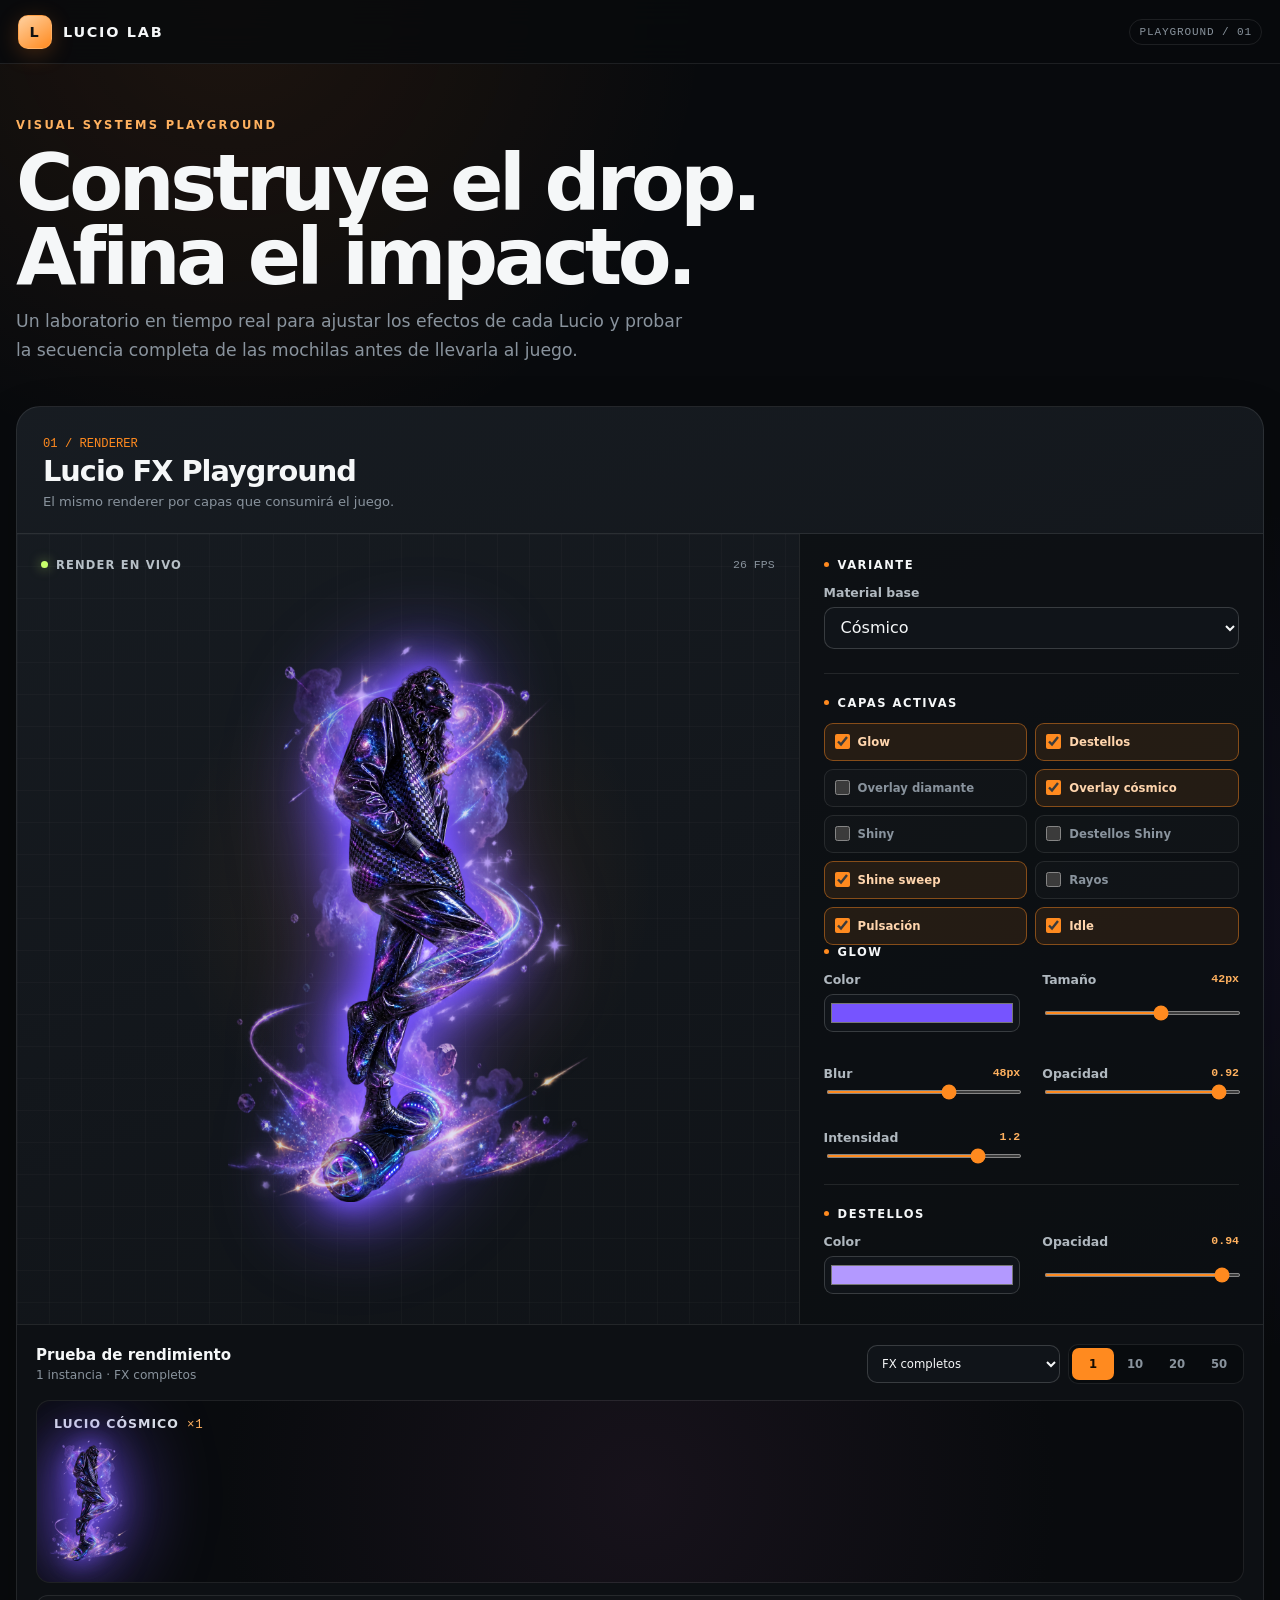
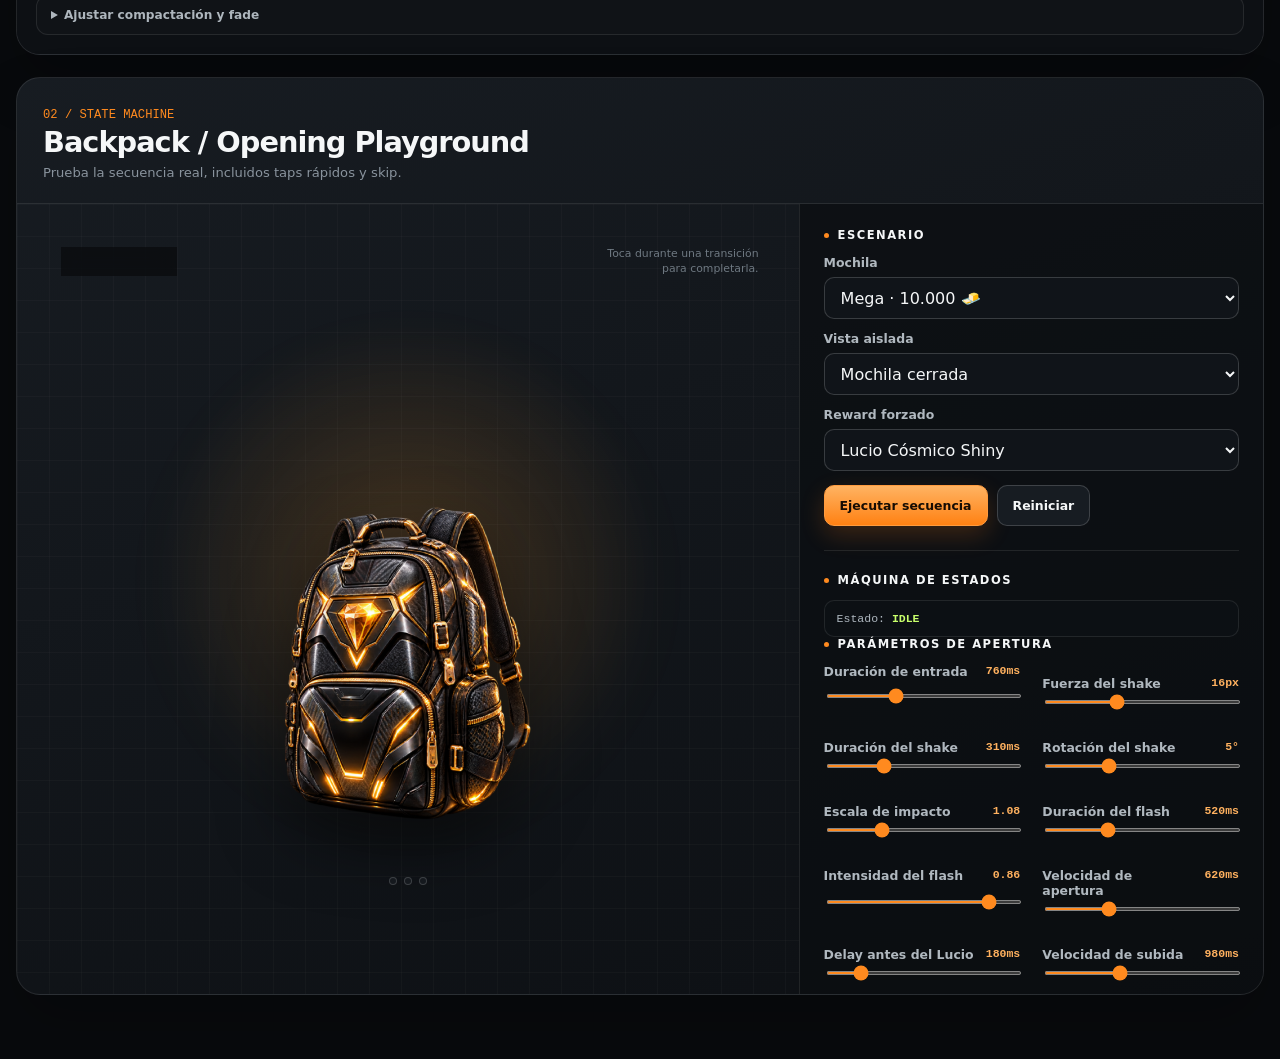
==== playground.html @ 470328d5 "JuegoLucioPrimer comit" ====
<!doctype html>
<html lang="es">
<head>
  <meta charset="utf-8">
  <meta name="viewport" content="width=device-width, initial-scale=1, viewport-fit=cover">
  <meta name="theme-color" content="#080a0d">
  <meta name="description" content="Playground visual y de apertura para Lucio Lootbox Clicker.">
  <title>Lucio Lab · FX & Opening Playground</title>
  <link rel="stylesheet" href="css/effects.css">
  <link rel="stylesheet" href="css/playground.css">
</head>
<body>
  <header class="app-header">
    <div class="brand">
      <span class="brand-mark" aria-hidden="true">L</span>
      <span>Lucio Lab</span>
    </div>
    <span class="build-tag">PLAYGROUND / 01</span>
  </header>

  <main class="page-shell">
    <header class="page-intro">
      <p class="eyebrow">Visual systems playground</p>
      <h1>Construye el drop.<br>Afina el impacto.</h1>
      <p class="intro-copy">Un laboratorio en tiempo real para ajustar los efectos de cada Lucio y probar la secuencia completa de las mochilas antes de llevarla al juego.</p>
    </header>

    <div class="workspace">
      <section class="playground-section" aria-labelledby="lucio-fx-title">
        <header class="section-heading">
          <div>
            <span class="section-number">01 / RENDERER</span>
            <h2 id="lucio-fx-title">Lucio FX Playground</h2>
            <p>El mismo renderer por capas que consumirá el juego.</p>
          </div>
        </header>

        <div class="section-grid">
          <div class="preview-pane">
            <div class="preview-meta">
              <span class="status-dot">Render en vivo</span>
              <output class="fps-readout" data-fps>-- FPS</output>
            </div>
            <div class="lucio-stage" data-lucio-stage aria-live="polite"></div>
          </div>

          <aside class="controls-pane" aria-label="Controles de efectos de Lucio">
            <div class="control-group">
              <h3>Variante</h3>
              <label class="field" for="lucio-material">
                <span>Material base</span>
                <select id="lucio-material" data-lucio-material>
                  <option value="bronze">Bronce</option>
                  <option value="silver">Plata</option>
                  <option value="gold">Oro</option>
                  <option value="ruby">Rubí</option>
                  <option value="diamond">Diamante</option>
                  <option value="cosmic" selected>Cósmico</option>
                </select>
              </label>
            </div>

            <div class="control-group">
              <h3>Capas activas</h3>
              <div class="toggle-grid" data-effect-toggles>
                <label class="toggle"><input type="checkbox" data-effect="glow">Glow</label>
                <label class="toggle"><input type="checkbox" data-effect="sparkles">Destellos</label>
                <label class="toggle"><input type="checkbox" data-effect="diamond">Overlay diamante</label>
                <label class="toggle"><input type="checkbox" data-effect="cosmic">Overlay cósmico</label>
                <label class="toggle"><input type="checkbox" data-effect="shiny">Shiny</label>
                <label class="toggle"><input type="checkbox" data-effect="shinySparkles">Destellos Shiny</label>
                <label class="toggle"><input type="checkbox" data-effect="shine">Shine sweep</label>
                <label class="toggle"><input type="checkbox" data-effect="lightning">Rayos</label>
                <label class="toggle"><input type="checkbox" data-effect="pulse">Pulsación</label>
                <label class="toggle"><input type="checkbox" data-effect="idle">Idle</label>
              </div>
            </div>

            <div data-lucio-parameter-controls></div>

            <div class="control-group">
              <h3>Preset</h3>
              <div class="button-row">
                <button class="button button--primary" type="button" data-copy-preset>Copiar preset</button>
                <button class="button" type="button" data-reset-preset>Restaurar</button>
              </div>
            </div>
          </aside>

          <div class="performance-panel">
            <div class="performance-head">
              <div>
                <h3>Prueba de rendimiento</h3>
                <p data-performance-copy>1 instancia · FX completos</p>
              </div>
              <div class="performance-actions">
                <label class="performance-context">
                  <span class="sr-only">Intensidad del renderer</span>
                  <select data-performance-context>
                    <option value="reveal">FX completos</option>
                    <option value="collection">Colección optimizada</option>
                  </select>
                </label>
                <div class="segment-control" data-performance-counts aria-label="Cantidad de Lucios">
                  <button type="button" class="is-active" data-count="1">1</button>
                  <button type="button" data-count="10">10</button>
                  <button type="button" data-count="20">20</button>
                  <button type="button" data-count="50">50</button>
                </div>
              </div>
            </div>
            <div class="performance-grid" data-performance-grid aria-live="polite"></div>
            <details class="collection-tuning">
              <summary>Ajustar compactación y fade</summary>
              <div class="collection-control-host" data-collection-parameter-controls></div>
            </details>
          </div>
        </div>
      </section>

      <section class="playground-section" aria-labelledby="backpack-title">
        <header class="section-heading">
          <div>
            <span class="section-number">02 / STATE MACHINE</span>
            <h2 id="backpack-title">Backpack / Opening Playground</h2>
            <p>Prueba la secuencia real, incluidos taps rápidos y skip.</p>
          </div>
        </header>

        <div class="section-grid" data-opening-root>
          <div class="preview-pane opening-preview">
            <div class="opening-stage" data-opening-stage data-state="idle" tabindex="0" role="button" aria-label="Escenario interactivo de apertura">
              <span class="opening-kicker">Live sequence</span>
              <span class="opening-hint">Toca durante una transición para completarla.</span>

              <div class="opening-scene">
                <div class="reward-slot" data-reward-slot></div>
                <div class="backpack-wrap" data-backpack-wrap>
                  <img class="backpack-image" data-backpack-image draggable="false" alt="">
                </div>
                <div class="opening-flash" data-opening-flash aria-hidden="true"></div>

                <div class="tap-instruction" data-tap-instruction hidden>
                  <strong data-tap-label>Pulsa para abrir · 0/3</strong>
                  <span class="tap-dots" aria-hidden="true">
                    <i data-tap-dot></i><i data-tap-dot></i><i data-tap-dot></i>
                  </span>
                </div>

                <div class="reward-copy" data-reward-copy aria-live="polite">
                  <p class="reward-rarity" data-reward-rarity></p>
                  <h3 data-reward-name></h3>
                  <p>Bonus permanente <b data-reward-bonus></b> 🧈 por tap</p>
                </div>
              </div>

              <div class="confirm-wrap" data-confirm-wrap>
                <button class="button button--primary button--wide" type="button" data-confirm>Confirmar</button>
              </div>
            </div>
          </div>

          <aside class="controls-pane" aria-label="Controles de apertura">
            <div class="control-group">
              <h3>Escenario</h3>
              <label class="field" for="backpack-tier">
                <span>Mochila</span>
                <select id="backpack-tier" data-backpack-select>
                  <option value="normal">Normal · 50 🧈</option>
                  <option value="large">Grande · 1.000 🧈</option>
                  <option value="mega" selected>Mega · 10.000 🧈</option>
                </select>
              </label>
              <label class="field" for="backpack-view">
                <span>Vista aislada</span>
                <select id="backpack-view" data-backpack-view>
                  <option value="closed">Mochila cerrada</option>
                  <option value="open">Mochila abierta</option>
                </select>
              </label>
              <label class="field" for="reward-select">
                <span>Reward forzado</span>
                <select id="reward-select" data-reward-select></select>
              </label>
              <div class="button-row" style="margin-top: 14px">
                <button class="button button--primary" type="button" data-start-opening>Ejecutar secuencia</button>
                <button class="button" type="button" data-reset-opening>Reiniciar</button>
              </div>
            </div>

            <div class="control-group">
              <h3>Máquina de estados</h3>
              <div class="state-readout" data-state-output>Estado: <b>IDLE</b></div>
            </div>

            <div data-opening-parameter-controls></div>
          </aside>
        </div>
      </section>
    </div>
  </main>

  <div class="toast" data-toast role="status" aria-live="polite"></div>

  <script src="js/config.js"></script>
  <script src="js/lucio-renderer.js"></script>
  <script src="js/backpack-renderer.js"></script>
  <script src="js/playground.js"></script>
</body>
</html>
---- css/effects.css ----
.lucio-renderer {
  --instance-delay: 0s;
  position: relative;
  width: 100%;
  aspect-ratio: 2 / 3;
  margin: 0;
  isolation: isolate;
  contain: layout style;
  overflow: visible;
  user-select: none;
  -webkit-user-select: none;
}

.lucio-paint-canvas,
.lucio-idle-shell,
.lucio-art,
.lucio-shiny-rim,
.lucio-overlay,
.lucio-shine,
.lucio-lightning {
  position: absolute;
  inset: 0;
}

.lucio-paint-canvas {
  overflow: visible;
  pointer-events: none;
}

.lucio-filter-defs {
  position: absolute;
  width: 0;
  height: 0;
  overflow: hidden;
  pointer-events: none;
}

.lucio-idle-shell {
  transform-origin: 50% 78%;
  overflow: visible;
}

.lucio-renderer.has-idle .lucio-idle-shell {
  animation: lucio-idle var(--idle-speed) ease-in-out infinite alternate;
  animation-delay: var(--instance-delay);
}

.lucio-art {
  z-index: 2;
  --active-brightness: 1;
  filter: brightness(var(--active-brightness));
  transform-origin: 50% 62%;
  overflow: visible;
}

.lucio-renderer.is-shiny .lucio-art {
  --active-brightness: var(--shiny-brightness);
}

.lucio-sprite,
.lucio-shiny-rim,
.lucio-shine img,
.lucio-overlay--sparkles,
.lucio-overlay--shiny,
.lucio-overlay--diamond,
.lucio-overlay--cosmic {
  position: absolute;
  inset: 0;
  display: block;
  width: 100%;
  height: 100%;
  object-fit: contain;
  pointer-events: none;
}

.lucio-sprite {
  transition: filter 160ms ease;
}

.lucio-renderer.has-glow .lucio-sprite {
  filter:
    drop-shadow(0 0 calc(var(--glow-blur) * 0.22) var(--glow-color-alpha))
    drop-shadow(0 0 calc(var(--glow-size) * 0.52) var(--glow-color-alpha))
    drop-shadow(0 0 var(--glow-size) var(--glow-color-alpha));
}

.lucio-shiny-rim {
  z-index: 1;
  opacity: 0;
  filter:
    brightness(0)
    invert(1)
    drop-shadow(0 0 calc(var(--shiny-rim-size) * 0.45) white)
    drop-shadow(0 0 var(--shiny-rim-size) color-mix(in srgb, white 72%, var(--glow-color)));
  transform: scale(var(--shiny-rim-scale));
  transform-origin: center;
  transition: opacity 160ms ease;
}

.lucio-renderer.is-shiny .lucio-shiny-rim {
  opacity: calc(var(--shiny-rim-opacity) * (0.7 + var(--shiny-glow-boost)));
}

.lucio-overlay {
  z-index: 3;
  pointer-events: none;
  opacity: 0;
}

.lucio-overlay--sparkles {
  transform: translate(var(--sparkle-x), var(--sparkle-y)) rotate(var(--sparkle-rotation)) scale(var(--sparkle-scale));
  transform-origin: center;
  mix-blend-mode: screen;
}

.lucio-renderer.has-sparkles .lucio-overlay--sparkles {
  opacity: var(--sparkle-opacity);
  animation: lucio-sparkle var(--sparkle-speed) ease-in-out infinite;
  animation-delay: var(--instance-delay);
}

.lucio-overlay--diamond,
.lucio-overlay--cosmic {
  transform: translate(var(--special-x), var(--special-y)) rotate(var(--special-rotation)) scale(var(--special-scale));
  transform-origin: center;
  mix-blend-mode: screen;
}

.lucio-renderer.has-diamond .lucio-overlay--diamond,
.lucio-renderer.has-cosmic .lucio-overlay--cosmic {
  opacity: var(--special-opacity);
}

.lucio-renderer.has-cosmic .lucio-overlay--cosmic {
  animation: cosmic-drift 5.5s ease-in-out infinite alternate;
}

.lucio-overlay--shiny {
  z-index: 5;
  mix-blend-mode: screen;
  transform: translate(var(--shiny-x), var(--shiny-y)) rotate(var(--shiny-rotation)) scale(var(--shiny-overlay-scale));
}

.lucio-renderer.has-shiny-sparkles .lucio-overlay--shiny {
  opacity: var(--shiny-overlay-opacity);
  animation: shiny-stars var(--shiny-overlay-speed) steps(2, end) infinite;
}

.lucio-shine {
  z-index: 6;
  opacity: 0;
  overflow: visible;
  mix-blend-mode: screen;
}

.lucio-shine img {
  opacity: 1;
  filter: brightness(4) saturate(0) contrast(1.25) drop-shadow(0 0 4px white);
  clip-path: polygon(
    -30% 0,
    calc(-30% + var(--shine-width)) 0,
    calc(-30% + var(--shine-width) + var(--shine-slant)) 100%,
    calc(-30% + var(--shine-slant)) 100%
  );
}

.lucio-renderer.has-shine .lucio-shine {
  opacity: var(--shine-intensity);
}

.lucio-renderer.has-shine .lucio-shine img {
  animation: shine-sweep calc(var(--shine-speed) + var(--shine-frequency)) linear infinite;
  animation-delay: var(--instance-delay);
}

.lucio-lightning {
  z-index: 7;
  opacity: 0;
  filter: drop-shadow(0 0 5px #c4f7ff) drop-shadow(0 0 10px var(--glow-color));
  pointer-events: none;
}

.lucio-lightning i {
  position: absolute;
  display: block;
  width: 2px;
  height: 31%;
  background: linear-gradient(180deg, transparent, #fff 12%, #9ef7ff 52%, transparent);
  clip-path: polygon(35% 0, 100% 0, 62% 44%, 100% 44%, 0 100%, 38% 55%, 0 55%);
}

.lucio-lightning i:nth-child(1) { left: 25%; top: 13%; transform: rotate(14deg); }
.lucio-lightning i:nth-child(2) { right: 23%; top: 29%; height: 38%; transform: rotate(-11deg); }
.lucio-lightning i:nth-child(3) { left: 41%; bottom: 5%; height: 24%; transform: rotate(8deg); }

.lucio-renderer.has-lightning .lucio-lightning {
  opacity: calc(var(--lightning-opacity) * var(--lightning-intensity));
  animation: lightning-flicker var(--lightning-frequency) steps(1, end) infinite;
}

.lucio-renderer.has-pulse .lucio-art {
  animation: lucio-pulse var(--pulse-speed) ease-in-out infinite;
}

.lucio-renderer[data-context="collection"] .lucio-lightning {
  display: none;
}

.lucio-renderer[data-context="collection"].has-glow .lucio-sprite {
  filter:
    drop-shadow(0 0 calc(var(--glow-blur) * 0.18) var(--glow-color-alpha))
    drop-shadow(0 0 calc(var(--glow-size) * 0.46) var(--glow-color-alpha));
}

.lucio-renderer[data-context="collection"] .lucio-overlay {
  animation-duration: calc(var(--sparkle-speed) * 1.5);
}

@keyframes lucio-idle {
  from { transform: translateY(calc(var(--idle-amplitude) * -0.45)) rotate(calc(var(--idle-rotation) * -0.45)) scale(1); }
  to { transform: translateY(var(--idle-amplitude)) rotate(var(--idle-rotation)) scale(var(--idle-scale)); }
}

@keyframes lucio-sparkle {
  0%, 100% { opacity: calc(var(--sparkle-opacity) * 0.72); transform: translate(var(--sparkle-x), var(--sparkle-y)) rotate(var(--sparkle-rotation)) scale(var(--sparkle-scale)); }
  46% { opacity: var(--sparkle-opacity); transform: translate(var(--sparkle-x), var(--sparkle-y)) rotate(var(--sparkle-rotation)) scale(calc(var(--sparkle-scale) * 1.018)); }
  58% { opacity: calc(var(--sparkle-opacity) * 0.86); }
}

@keyframes cosmic-drift {
  from { transform: translate(var(--special-x), var(--special-y)) rotate(calc(var(--special-rotation) - 0.65deg)) scale(var(--special-scale)); filter: hue-rotate(-5deg); }
  to { transform: translate(calc(var(--special-x) + 2px), calc(var(--special-y) - 4px)) rotate(calc(var(--special-rotation) + 0.65deg)) scale(calc(var(--special-scale) * 1.015)); filter: hue-rotate(12deg); }
}

@keyframes shiny-stars {
  0%, 100% { opacity: calc(var(--shiny-overlay-opacity) * 0.76); transform: translate(var(--shiny-x), var(--shiny-y)) rotate(var(--shiny-rotation)) scale(var(--shiny-overlay-scale)); }
  33% { opacity: var(--shiny-overlay-opacity); transform: translate(var(--shiny-x), var(--shiny-y)) rotate(var(--shiny-rotation)) scale(calc(var(--shiny-overlay-scale) * 1.02)); }
  66% { opacity: calc(var(--shiny-overlay-opacity) * 0.88); }
}

@keyframes shine-sweep {
  0%, 12% {
    clip-path: polygon(
      -30% 0,
      calc(-30% + var(--shine-width)) 0,
      calc(-30% + var(--shine-width) + var(--shine-slant)) 100%,
      calc(-30% + var(--shine-slant)) 100%
    );
  }
  58%, 100% {
    clip-path: polygon(
      115% 0,
      calc(115% + var(--shine-width)) 0,
      calc(115% + var(--shine-width) + var(--shine-slant)) 100%,
      calc(115% + var(--shine-slant)) 100%
    );
  }
}

@keyframes lightning-flicker {
  0%, 14%, 18%, 62%, 66%, 100% { visibility: hidden; transform: scaleX(0.65); }
  15%, 17%, 63%, 65% { visibility: visible; transform: scaleX(1); }
}

@keyframes lucio-pulse {
  0%, 100% { filter: brightness(var(--active-brightness)); transform: scale(1); }
  50% { filter: brightness(calc(var(--active-brightness) + var(--pulse-intensity))) saturate(calc(1 + var(--pulse-intensity))); transform: scale(var(--pulse-scale)); }
}

@media (prefers-reduced-motion: reduce) {
  .lucio-renderer *,
  .lucio-renderer *::before,
  .lucio-renderer *::after {
    animation-duration: 1ms !important;
    animation-iteration-count: 1 !important;
  }
}
---- css/playground.css ----
:root {
  color-scheme: dark;
  --bg: #080a0d;
  --panel: rgba(19, 23, 28, 0.92);
  --panel-2: #14191f;
  --line: rgba(255, 255, 255, 0.09);
  --line-strong: rgba(255, 255, 255, 0.17);
  --text: #f5f7f8;
  --muted: #89939d;
  --orange: #ff8a1f;
  --orange-2: #ffb15f;
  --green: #c8ff6b;
  --radius: 18px;
  font-family: Inter, ui-sans-serif, system-ui, -apple-system, BlinkMacSystemFont, "Segoe UI", sans-serif;
  font-synthesis: none;
}

* { box-sizing: border-box; }

html { background: var(--bg); scroll-behavior: smooth; }

body {
  min-width: 320px;
  min-height: 100vh;
  margin: 0;
  color: var(--text);
  background:
    radial-gradient(circle at 18% 0%, rgba(255, 127, 31, 0.09), transparent 30rem),
    radial-gradient(circle at 94% 35%, rgba(111, 78, 255, 0.07), transparent 27rem),
    var(--bg);
}

button,
input,
select { font: inherit; }

button,
select,
input[type="range"],
input[type="checkbox"],
input[type="color"] { cursor: pointer; }

button:focus-visible,
select:focus-visible,
input:focus-visible {
  outline: 2px solid var(--orange);
  outline-offset: 3px;
}

.sr-only {
  position: absolute;
  width: 1px;
  height: 1px;
  padding: 0;
  margin: -1px;
  overflow: hidden;
  clip: rect(0, 0, 0, 0);
  white-space: nowrap;
  border: 0;
}

.app-header {
  position: sticky;
  z-index: 40;
  top: 0;
  display: flex;
  align-items: center;
  justify-content: space-between;
  min-height: 64px;
  padding: 12px max(18px, env(safe-area-inset-right)) 12px max(18px, env(safe-area-inset-left));
  border-bottom: 1px solid var(--line);
  background: rgba(8, 10, 13, 0.82);
  backdrop-filter: blur(18px);
}

.brand {
  display: flex;
  align-items: center;
  gap: 11px;
  font-size: 0.9rem;
  font-weight: 800;
  letter-spacing: 0.12em;
  text-transform: uppercase;
}

.brand-mark {
  display: grid;
  width: 34px;
  height: 34px;
  place-items: center;
  border: 1px solid rgba(255, 167, 81, 0.55);
  border-radius: 10px;
  color: #111;
  background: linear-gradient(145deg, #ffd1a0, var(--orange));
  box-shadow: 0 5px 22px rgba(255, 126, 28, 0.24);
}

.build-tag {
  padding: 6px 9px;
  border: 1px solid var(--line);
  border-radius: 999px;
  color: var(--muted);
  font-family: ui-monospace, SFMono-Regular, Menlo, monospace;
  font-size: 0.69rem;
  letter-spacing: 0.08em;
}

.page-shell {
  width: min(1480px, 100%);
  margin: 0 auto;
  padding: 36px max(16px, env(safe-area-inset-right)) max(64px, env(safe-area-inset-bottom)) max(16px, env(safe-area-inset-left));
}

.page-intro {
  display: grid;
  gap: 14px;
  margin-bottom: 28px;
}

.eyebrow {
  margin: 0;
  color: var(--orange-2);
  font-size: 0.72rem;
  font-weight: 800;
  letter-spacing: 0.2em;
  text-transform: uppercase;
}

h1,
h2,
h3,
p { margin-top: 0; }

h1 {
  max-width: 780px;
  margin-bottom: 0;
  font-size: clamp(2.1rem, 10vw, 4.9rem);
  line-height: 0.94;
  letter-spacing: -0.055em;
}

.intro-copy {
  max-width: 670px;
  margin: 0;
  color: var(--muted);
  font-size: clamp(0.93rem, 2vw, 1.08rem);
  line-height: 1.65;
}

.workspace {
  display: grid;
  gap: 22px;
}

.playground-section {
  overflow: hidden;
  border: 1px solid var(--line);
  border-radius: 24px;
  background: linear-gradient(160deg, rgba(24, 29, 35, 0.96), rgba(13, 16, 20, 0.96));
  box-shadow: 0 28px 60px rgba(0, 0, 0, 0.2);
}

.section-heading {
  display: flex;
  align-items: flex-start;
  justify-content: space-between;
  gap: 18px;
  padding: 21px 20px 18px;
  border-bottom: 1px solid var(--line);
}

.section-heading h2 {
  margin: 3px 0 5px;
  font-size: clamp(1.3rem, 4vw, 1.8rem);
  letter-spacing: -0.035em;
}

.section-heading p {
  margin: 0;
  color: var(--muted);
  font-size: 0.82rem;
  line-height: 1.4;
}

.section-number {
  color: var(--orange);
  font-family: ui-monospace, SFMono-Regular, Menlo, monospace;
  font-size: 0.76rem;
}

.section-grid {
  display: grid;
  min-width: 0;
}

.preview-pane {
  position: relative;
  min-width: 0;
  padding: 18px;
  background:
    linear-gradient(rgba(255,255,255,0.025) 1px, transparent 1px),
    linear-gradient(90deg, rgba(255,255,255,0.025) 1px, transparent 1px),
    radial-gradient(circle at 50% 45%, rgba(255, 142, 39, 0.1), transparent 42%);
  background-size: 32px 32px, 32px 32px, auto;
}

.preview-meta {
  position: relative;
  z-index: 10;
  display: flex;
  align-items: center;
  justify-content: space-between;
  gap: 12px;
}

.status-dot {
  display: inline-flex;
  align-items: center;
  gap: 8px;
  color: #b7c0c7;
  font-size: 0.72rem;
  font-weight: 700;
  letter-spacing: 0.1em;
  text-transform: uppercase;
}

.status-dot::before {
  width: 7px;
  height: 7px;
  border-radius: 50%;
  background: var(--green);
  box-shadow: 0 0 12px rgba(200, 255, 107, 0.6);
  content: "";
}

.fps-readout {
  color: var(--muted);
  font-family: ui-monospace, SFMono-Regular, Menlo, monospace;
  font-size: 0.72rem;
}

.lucio-stage {
  display: grid;
  min-height: clamp(470px, 72vh, 750px);
  place-items: center;
}

.lucio-stage > .lucio-renderer {
  width: min(82%, 360px);
}

.controls-pane {
  min-width: 0;
  padding: 20px;
  border-top: 1px solid var(--line);
  background: rgba(10, 13, 16, 0.65);
}

.control-group + .control-group {
  margin-top: 24px;
  padding-top: 22px;
  border-top: 1px solid var(--line);
}

.control-group h3 {
  display: flex;
  align-items: center;
  gap: 9px;
  margin-bottom: 13px;
  font-size: 0.72rem;
  letter-spacing: 0.13em;
  text-transform: uppercase;
}

.control-group h3::before {
  width: 5px;
  height: 5px;
  border-radius: 50%;
  background: var(--orange);
  content: "";
}

.field,
.range-field {
  display: grid;
  gap: 7px;
}

.field + .field,
.range-field + .range-field { margin-top: 12px; }

.field > span,
.range-top {
  color: #b0b8bf;
  font-size: 0.78rem;
  font-weight: 650;
}

.range-top {
  display: flex;
  justify-content: space-between;
  gap: 10px;
}

.range-value {
  color: var(--orange-2);
  font-family: ui-monospace, SFMono-Regular, Menlo, monospace;
  font-size: 0.72rem;
}

select {
  width: 100%;
  min-height: 42px;
  padding: 0 36px 0 12px;
  border: 1px solid var(--line-strong);
  border-radius: 10px;
  color: var(--text);
  background: #101419;
}

input[type="range"] {
  width: 100%;
  height: 4px;
  accent-color: var(--orange);
}

input[type="color"] {
  width: 100%;
  height: 38px;
  padding: 4px;
  border: 1px solid var(--line-strong);
  border-radius: 9px;
  background: #101419;
}

.toggle-grid {
  display: grid;
  grid-template-columns: repeat(2, minmax(0, 1fr));
  gap: 8px;
}

.toggle {
  position: relative;
  display: flex;
  min-width: 0;
  min-height: 38px;
  align-items: center;
  gap: 8px;
  padding: 8px 10px;
  border: 1px solid var(--line);
  border-radius: 9px;
  color: var(--muted);
  background: rgba(255,255,255,0.02);
  font-size: 0.73rem;
  font-weight: 700;
  transition: 150ms ease;
}

.toggle:has(input:checked) {
  border-color: rgba(255, 138, 31, 0.45);
  color: #ffd5ad;
  background: rgba(255, 138, 31, 0.1);
}

.toggle input {
  width: 15px;
  height: 15px;
  margin: 0;
  accent-color: var(--orange);
}

.control-columns {
  display: grid;
  gap: 22px;
}

.button-row {
  display: flex;
  flex-wrap: wrap;
  gap: 9px;
}

.button {
  min-height: 41px;
  padding: 0 15px;
  border: 1px solid var(--line-strong);
  border-radius: 10px;
  color: var(--text);
  background: #171c22;
  font-size: 0.78rem;
  font-weight: 800;
  transition: transform 120ms ease, border-color 120ms ease, background 120ms ease;
}

.button:hover { border-color: rgba(255, 255, 255, 0.3); background: #1c2229; }
.button:active { transform: translateY(1px) scale(0.98); }

.button--primary {
  border-color: #ff9b3e;
  color: #160c03;
  background: linear-gradient(180deg, #ffb362, #ff8113);
  box-shadow: 0 9px 24px rgba(255, 126, 25, 0.2);
}

.button--primary:hover { background: linear-gradient(180deg, #ffc17e, #ff8c28); }
.button--wide { width: 100%; }

.button[disabled] {
  cursor: not-allowed;
  opacity: 0.34;
  transform: none;
}

.performance-panel {
  padding: 19px;
  border-top: 1px solid var(--line);
  background: #0d1014;
}

.performance-head {
  display: flex;
  flex-wrap: wrap;
  align-items: center;
  justify-content: space-between;
  gap: 12px;
  margin-bottom: 16px;
}

.performance-head h3 { margin: 0 0 4px; font-size: 0.94rem; }
.performance-head p { margin: 0; color: var(--muted); font-size: 0.76rem; }

.performance-actions {
  display: flex;
  flex-wrap: wrap;
  align-items: center;
  gap: 8px;
}

.performance-context select {
  width: auto;
  min-height: 38px;
  padding-left: 10px;
  font-size: 0.73rem;
}

.segment-control {
  display: flex;
  padding: 3px;
  border: 1px solid var(--line);
  border-radius: 10px;
  background: #080b0e;
}

.segment-control button {
  min-width: 42px;
  height: 32px;
  padding: 0 9px;
  border: 0;
  border-radius: 7px;
  color: var(--muted);
  background: transparent;
  font-size: 0.73rem;
  font-weight: 800;
}

.segment-control button.is-active { color: #160c03; background: var(--orange); }

.performance-grid {
  min-width: 0;
  overflow: hidden;
  padding: 13px;
  border: 1px solid var(--line);
  border-radius: 14px;
  background: radial-gradient(circle at center, #17121b, #090b0e 68%);
}

.collection-demo-head {
  display: flex;
  align-items: baseline;
  gap: 8px;
  min-height: 30px;
  padding: 2px 4px 10px;
  color: #dce2e6;
  font-size: 0.78rem;
  letter-spacing: 0.08em;
}

.collection-demo-head span {
  color: var(--orange-2);
  font-family: ui-monospace, SFMono-Regular, Menlo, monospace;
}

.collection-demo-track {
  position: relative;
  width: 100%;
  min-height: 76px;
  overflow: visible;
  transition: height 180ms ease;
}

.collection-copy {
  position: absolute;
  top: 0;
  left: 0;
  aspect-ratio: 2 / 3;
  transform-origin: left center;
  transition: transform 180ms ease, opacity 180ms ease, width 180ms ease;
}

.collection-copy .lucio-renderer { width: 100%; }

.collection-more {
  position: absolute;
  z-index: 60;
  bottom: 18%;
  color: white;
  font-size: 1.8rem;
  font-weight: 900;
  letter-spacing: 0.06em;
  text-shadow: 0 2px 12px #000;
}

.collection-tuning {
  margin-top: 12px;
  border: 1px solid var(--line);
  border-radius: 12px;
  background: rgba(255,255,255,.015);
}

.collection-tuning summary {
  padding: 12px 14px;
  color: #aeb6bd;
  cursor: pointer;
  font-size: 0.76rem;
  font-weight: 800;
}

.collection-control-host {
  padding: 0 14px 14px;
}

.collection-control-host .control-group {
  margin: 0;
  padding: 12px 0 0;
  border-top: 1px solid var(--line);
}

/* Opening stage */
.opening-preview {
  min-height: 640px;
  overflow: hidden;
  touch-action: manipulation;
}

.opening-stage {
  position: relative;
  display: grid;
  min-height: 590px;
  place-items: center;
  outline: none;
  cursor: pointer;
}

.opening-stage::before {
  position: absolute;
  inset: 12% 8%;
  border-radius: 50%;
  background: radial-gradient(circle, color-mix(in srgb, var(--backpack-accent, var(--orange)) 13%, transparent), transparent 65%);
  filter: blur(18px);
  content: "";
}

.opening-kicker {
  position: absolute;
  z-index: 12;
  top: 20px;
  left: 20px;
  display: flex;
  align-items: center;
  gap: 8px;
  padding: 7px 10px;
  border: 1px solid var(--line);
  border-radius: 999px;
  color: #aeb6bd;
  background: rgba(7, 9, 11, 0.62);
  font-family: ui-monospace, SFMono-Regular, Menlo, monospace;
  font-size: 0.68rem;
  letter-spacing: 0.06em;
  text-transform: uppercase;
  backdrop-filter: blur(10px);
}

.opening-scene {
  position: relative;
  width: min(92%, 540px);
  height: 520px;
}

.backpack-wrap {
  position: absolute;
  z-index: 5;
  right: 50%;
  bottom: 18px;
  width: min(88vw, 350px);
  aspect-ratio: 1;
  translate: 50% 0;
  transform-origin: 50% 74%;
}

.backpack-image {
  display: block;
  width: 100%;
  height: 100%;
  object-fit: contain;
  pointer-events: none;
  filter: drop-shadow(0 30px 32px rgba(0, 0, 0, 0.5));
}

.reward-slot {
  position: absolute;
  z-index: 4;
  left: 50%;
  bottom: 82px;
  width: min(61vw, 230px);
  aspect-ratio: 2 / 3;
  translate: -50% 0;
  opacity: 0;
  transform: translateY(var(--rise-distance, 118px)) scale(0.54);
  transform-origin: 50% 86%;
  pointer-events: none;
}

.reward-layer {
  position: absolute;
  inset: 0;
  transition: opacity var(--mystery-fade-duration, 260ms) ease, transform var(--mystery-fade-duration, 260ms) cubic-bezier(.2,.8,.2,1), filter var(--mystery-fade-duration, 260ms) ease;
}

.reward-layer--mystery {
  z-index: 2;
  opacity: 1;
}

.reward-layer--actual {
  z-index: 3;
  opacity: 0;
  filter: brightness(2.4) saturate(.2);
  transform: scale(.92);
}

.reward-slot.is-promoted { z-index: 7; }

.reward-slot.is-swapped .reward-layer--mystery {
  opacity: 0;
  filter: blur(6px) brightness(2.5);
  transform: scale(1.08);
}

.reward-slot.is-swapped .reward-layer--actual {
  opacity: 1;
  filter: none;
  transform: scale(1);
}

.reward-slot.is-revealing {
  opacity: 1;
  transform: translateY(calc(var(--rise-distance, 118px) * -0.72)) scale(var(--final-bounce, 1.08));
  transition: opacity 180ms ease, transform var(--rise-duration, 980ms) cubic-bezier(.16,.8,.18,1.16);
}

.reward-slot.is-visible {
  z-index: 7;
  opacity: 1;
  transform: translateY(calc(var(--rise-distance, 118px) * -0.72)) scale(1);
  transition: transform 260ms cubic-bezier(.2,.8,.2,1);
}

.opening-flash {
  position: absolute;
  z-index: 6;
  inset: 0;
  border-radius: 50%;
  background: #fff;
  opacity: 0;
  pointer-events: none;
  mix-blend-mode: screen;
}

.opening-flash.is-active { animation: opening-flash var(--flash-duration, 520ms) ease-out; }

.tap-instruction {
  position: absolute;
  z-index: 15;
  right: 0;
  bottom: 4px;
  left: 0;
  display: grid;
  justify-items: center;
  gap: 9px;
  text-align: center;
  pointer-events: none;
}

.tap-instruction strong {
  font-size: clamp(1.05rem, 4vw, 1.38rem);
  letter-spacing: -0.02em;
}

.tap-dots { display: flex; gap: 7px; }
.tap-dots i { width: 8px; height: 8px; border: 1px solid var(--line-strong); border-radius: 50%; background: #15191e; }
.tap-dots i.is-hit { border-color: var(--orange); background: var(--orange); box-shadow: 0 0 10px rgba(255,138,31,.55); }

.reward-copy {
  position: absolute;
  z-index: 14;
  right: 0;
  bottom: 0;
  left: 0;
  display: none;
  text-align: center;
  pointer-events: none;
}

.reward-copy.is-visible { display: block; animation: reward-copy-in 380ms ease both; }
.reward-rarity { margin-bottom: 5px; color: var(--orange-2); font-size: .69rem; font-weight: 900; letter-spacing: .19em; text-transform: uppercase; }
.reward-copy h3 { margin: 0 0 4px; font-size: clamp(1.4rem, 6vw, 2.2rem); letter-spacing: -.045em; }
.reward-copy p { margin: 0; color: #cbd2d8; font-size: .88rem; }
.reward-copy b { color: var(--green); }

.confirm-wrap {
  position: absolute;
  z-index: 20;
  right: 18px;
  bottom: 18px;
  left: 18px;
  display: none;
}

.confirm-wrap.is-visible { display: block; animation: reward-copy-in 300ms 120ms ease both; }

.opening-hint {
  position: absolute;
  z-index: 12;
  right: 16px;
  top: 18px;
  max-width: 155px;
  color: #6f7982;
  font-size: 0.68rem;
  line-height: 1.4;
  text-align: right;
}

.opening-stage[data-state="idle"] { cursor: default; }
.opening-stage[data-state="reward-visible"] { cursor: default; }

.opening-stage.is-entering .backpack-wrap {
  animation: backpack-entry var(--entry-duration, 760ms) cubic-bezier(.18,.78,.18,1) both;
}

.opening-stage.is-opening .backpack-wrap {
  animation: backpack-impact var(--opening-duration, 620ms) cubic-bezier(.2,.8,.2,1) both;
}

.state-readout {
  padding: 11px 12px;
  border: 1px solid var(--line);
  border-radius: 10px;
  color: #aeb7bf;
  background: #0c1014;
  font-family: ui-monospace, SFMono-Regular, Menlo, monospace;
  font-size: 0.72rem;
}

.state-readout b { color: var(--green); font-weight: 700; }

.toast {
  position: fixed;
  z-index: 100;
  right: 16px;
  bottom: calc(16px + env(safe-area-inset-bottom));
  max-width: min(360px, calc(100vw - 32px));
  padding: 12px 14px;
  border: 1px solid rgba(200, 255, 107, 0.25);
  border-radius: 11px;
  color: #eaffc9;
  background: rgba(20, 30, 18, 0.95);
  font-size: 0.8rem;
  box-shadow: 0 16px 36px rgba(0,0,0,.35);
  opacity: 0;
  transform: translateY(10px);
  pointer-events: none;
  transition: 180ms ease;
}

.toast.is-visible { opacity: 1; transform: translateY(0); }

@keyframes backpack-entry {
  from { opacity: 0; transform: translateY(-88px) scale(.58) rotate(-5deg); }
  72% { opacity: 1; transform: translateY(7px) scale(1.035) rotate(1deg); }
  to { opacity: 1; transform: none; }
}

@keyframes backpack-impact {
  0% { transform: scale(1); }
  38% { transform: scale(var(--impact-scale, 1.08)) translateY(4px); filter: brightness(1.8); }
  100% { transform: scale(1); }
}

@keyframes opening-flash {
  0% { opacity: 0; transform: scale(.25); }
  22% { opacity: var(--flash-intensity, .86); }
  100% { opacity: 0; transform: scale(1.2); }
}

@keyframes reward-copy-in {
  from { opacity: 0; transform: translateY(8px); }
  to { opacity: 1; transform: none; }
}

@media (min-width: 720px) {
  .page-shell { padding-top: 54px; }
  .page-intro { margin-bottom: 42px; }
  .section-heading { padding: 25px 26px 21px; }
  .preview-pane, .controls-pane { padding: 24px; }
  .control-columns { grid-template-columns: repeat(2, minmax(0, 1fr)); }
  .opening-preview { min-height: 680px; }
  .opening-stage { min-height: 630px; }
  .confirm-wrap { right: 50%; left: auto; width: 220px; translate: 50% 0; }
}

@media (min-width: 1080px) {
  .section-grid { grid-template-columns: minmax(0, 1.38fr) minmax(330px, .82fr); }
  .controls-pane { max-height: 790px; overflow: auto; border-top: 0; border-left: 1px solid var(--line); }
  .lucio-stage { min-height: 720px; }
  .performance-panel { grid-column: 1 / -1; }
  .opening-preview { min-height: 760px; }
  .opening-stage { min-height: 710px; }
  .opening-scene { height: 640px; }
  .backpack-wrap { width: 410px; bottom: 40px; }
  .reward-slot { bottom: 122px; width: 260px; }
  .tap-instruction, .reward-copy { bottom: 18px; }
}

@media (min-width: 1380px) {
  .workspace { grid-template-columns: minmax(0, 1fr) minmax(0, 1fr); align-items: start; }
  .section-grid { grid-template-columns: minmax(0, 1.2fr) minmax(305px, .8fr); }
  .controls-pane { max-height: 720px; }
  .lucio-stage { min-height: 650px; }
  .opening-preview { min-height: 720px; }
  .opening-stage { min-height: 670px; }
  .opening-scene { height: 590px; }
  .backpack-wrap { width: 370px; }
}

@media (prefers-reduced-motion: reduce) {
  html { scroll-behavior: auto; }
  *, *::before, *::after { scroll-behavior: auto !important; }
}
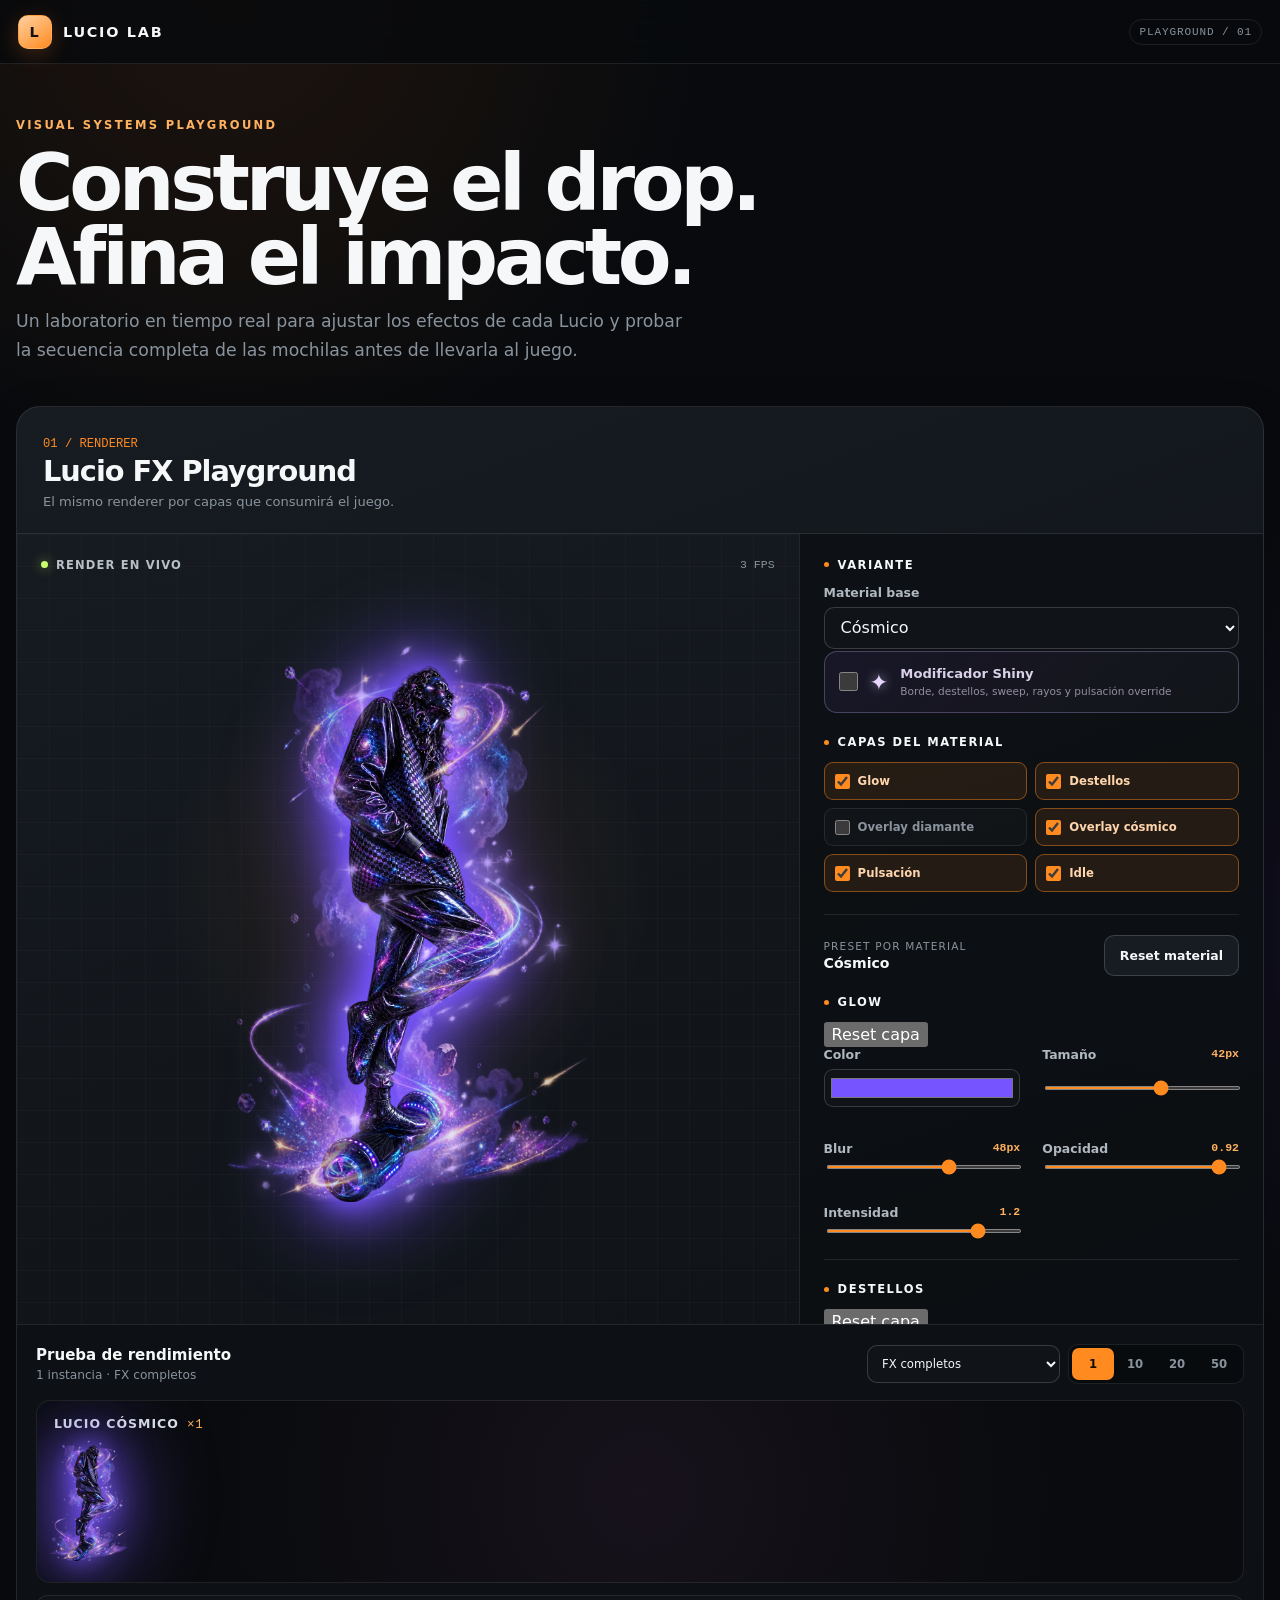
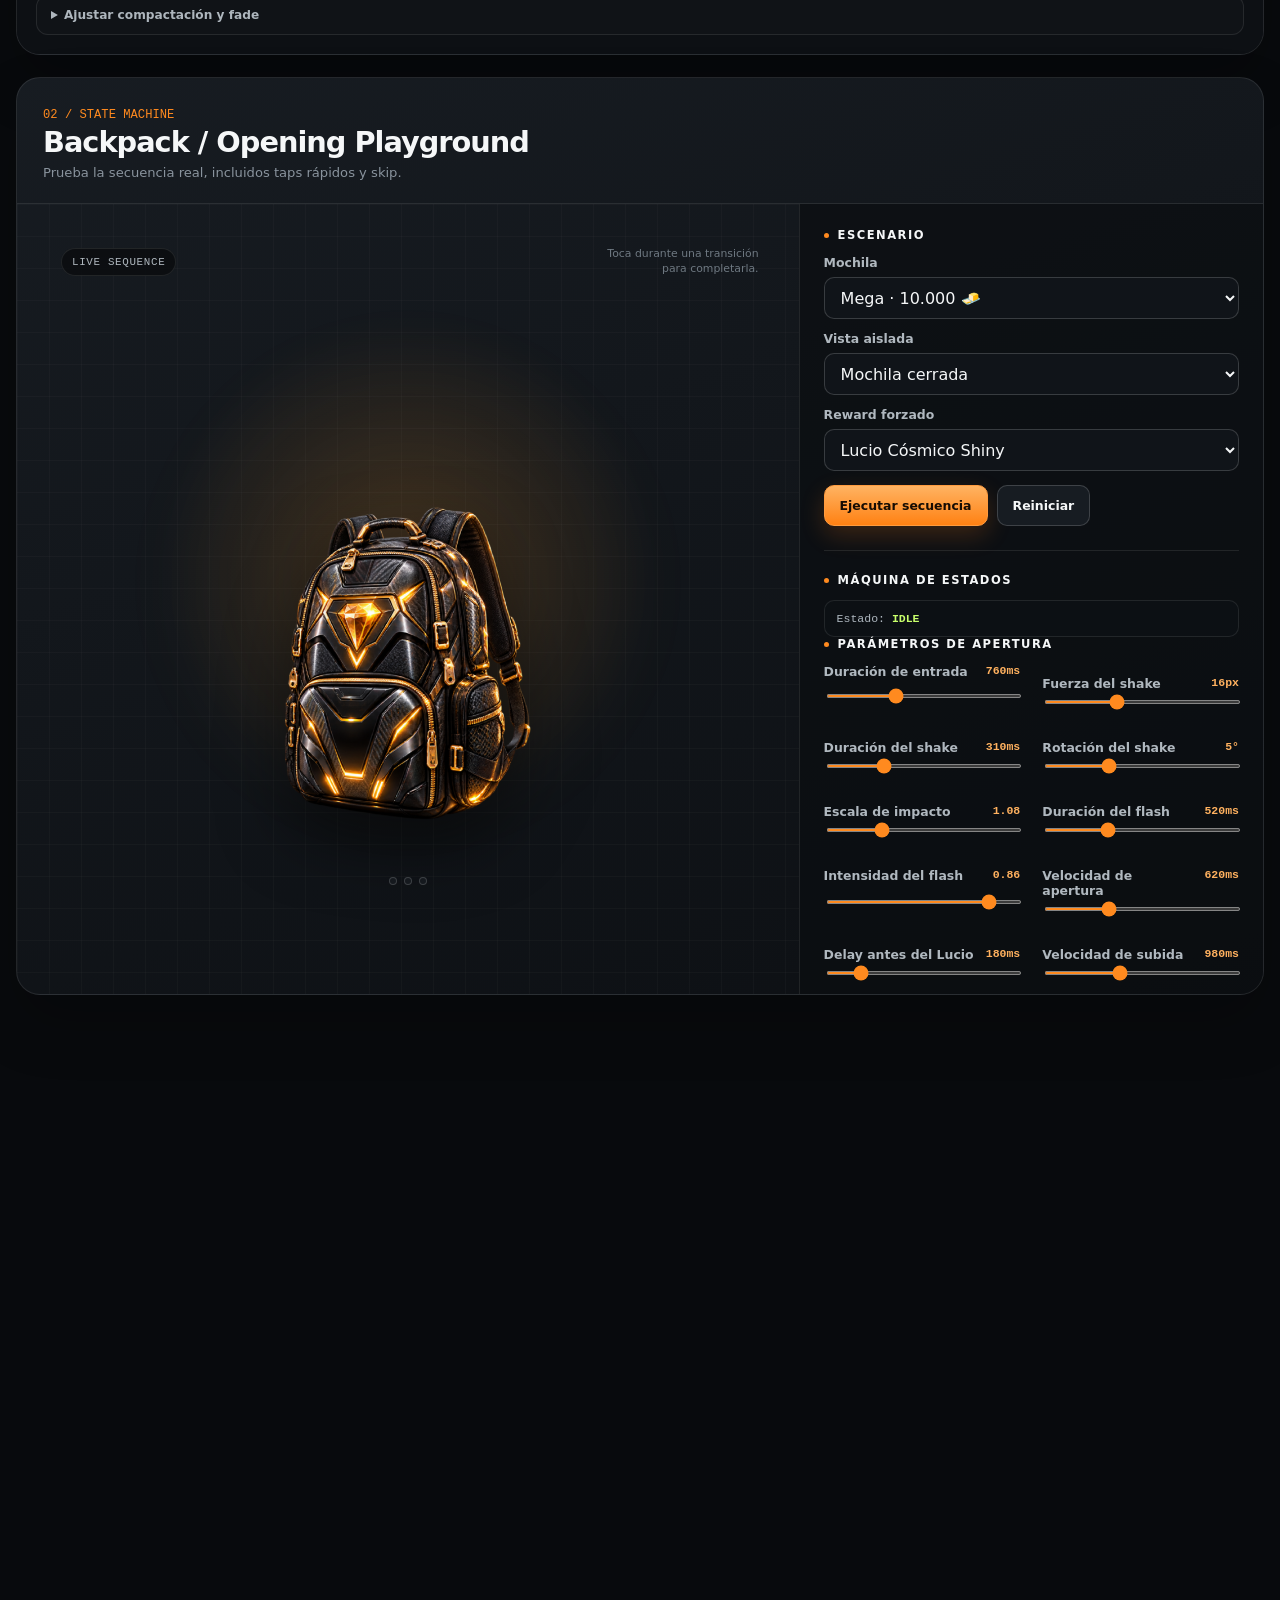
==== commit 3e4925d9: "ajustes de render" ====
--- a/playground.html
+++ b/playground.html
@@ -2,209 +2,9 @@
 <html lang="es">
 <head>
   <meta charset="utf-8">
-  <meta name="viewport" content="width=device-width, initial-scale=1, viewport-fit=cover">
-  <meta name="theme-color" content="#080a0d">
-  <meta name="description" content="Playground visual y de apertura para Lucio Lootbox Clicker.">
-  <title>Lucio Lab · FX & Opening Playground</title>
-  <link rel="stylesheet" href="css/effects.css">
-  <link rel="stylesheet" href="css/playground.css">
+  <meta http-equiv="refresh" content="0; url=index.html">
+  <meta name="viewport" content="width=device-width, initial-scale=1">
+  <title>Lucio Lab</title>
 </head>
-<body>
-  <header class="app-header">
-    <div class="brand">
-      <span class="brand-mark" aria-hidden="true">L</span>
-      <span>Lucio Lab</span>
-    </div>
-    <span class="build-tag">PLAYGROUND / 01</span>
-  </header>
-
-  <main class="page-shell">
-    <header class="page-intro">
-      <p class="eyebrow">Visual systems playground</p>
-      <h1>Construye el drop.<br>Afina el impacto.</h1>
-      <p class="intro-copy">Un laboratorio en tiempo real para ajustar los efectos de cada Lucio y probar la secuencia completa de las mochilas antes de llevarla al juego.</p>
-    </header>
-
-    <div class="workspace">
-      <section class="playground-section" aria-labelledby="lucio-fx-title">
-        <header class="section-heading">
-          <div>
-            <span class="section-number">01 / RENDERER</span>
-            <h2 id="lucio-fx-title">Lucio FX Playground</h2>
-            <p>El mismo renderer por capas que consumirá el juego.</p>
-          </div>
-        </header>
-
-        <div class="section-grid">
-          <div class="preview-pane">
-            <div class="preview-meta">
-              <span class="status-dot">Render en vivo</span>
-              <output class="fps-readout" data-fps>-- FPS</output>
-            </div>
-            <div class="lucio-stage" data-lucio-stage aria-live="polite"></div>
-          </div>
-
-          <aside class="controls-pane" aria-label="Controles de efectos de Lucio">
-            <div class="control-group">
-              <h3>Variante</h3>
-              <label class="field" for="lucio-material">
-                <span>Material base</span>
-                <select id="lucio-material" data-lucio-material>
-                  <option value="bronze">Bronce</option>
-                  <option value="silver">Plata</option>
-                  <option value="gold">Oro</option>
-                  <option value="ruby">Rubí</option>
-                  <option value="diamond">Diamante</option>
-                  <option value="cosmic" selected>Cósmico</option>
-                </select>
-              </label>
-            </div>
-
-            <div class="control-group">
-              <h3>Capas activas</h3>
-              <div class="toggle-grid" data-effect-toggles>
-                <label class="toggle"><input type="checkbox" data-effect="glow">Glow</label>
-                <label class="toggle"><input type="checkbox" data-effect="sparkles">Destellos</label>
-                <label class="toggle"><input type="checkbox" data-effect="diamond">Overlay diamante</label>
-                <label class="toggle"><input type="checkbox" data-effect="cosmic">Overlay cósmico</label>
-                <label class="toggle"><input type="checkbox" data-effect="shiny">Shiny</label>
-                <label class="toggle"><input type="checkbox" data-effect="shinySparkles">Destellos Shiny</label>
-                <label class="toggle"><input type="checkbox" data-effect="shine">Shine sweep</label>
-                <label class="toggle"><input type="checkbox" data-effect="lightning">Rayos</label>
-                <label class="toggle"><input type="checkbox" data-effect="pulse">Pulsación</label>
-                <label class="toggle"><input type="checkbox" data-effect="idle">Idle</label>
-              </div>
-            </div>
-
-            <div data-lucio-parameter-controls></div>
-
-            <div class="control-group">
-              <h3>Preset</h3>
-              <div class="button-row">
-                <button class="button button--primary" type="button" data-copy-preset>Copiar preset</button>
-                <button class="button" type="button" data-reset-preset>Restaurar</button>
-              </div>
-            </div>
-          </aside>
-
-          <div class="performance-panel">
-            <div class="performance-head">
-              <div>
-                <h3>Prueba de rendimiento</h3>
-                <p data-performance-copy>1 instancia · FX completos</p>
-              </div>
-              <div class="performance-actions">
-                <label class="performance-context">
-                  <span class="sr-only">Intensidad del renderer</span>
-                  <select data-performance-context>
-                    <option value="reveal">FX completos</option>
-                    <option value="collection">Colección optimizada</option>
-                  </select>
-                </label>
-                <div class="segment-control" data-performance-counts aria-label="Cantidad de Lucios">
-                  <button type="button" class="is-active" data-count="1">1</button>
-                  <button type="button" data-count="10">10</button>
-                  <button type="button" data-count="20">20</button>
-                  <button type="button" data-count="50">50</button>
-                </div>
-              </div>
-            </div>
-            <div class="performance-grid" data-performance-grid aria-live="polite"></div>
-            <details class="collection-tuning">
-              <summary>Ajustar compactación y fade</summary>
-              <div class="collection-control-host" data-collection-parameter-controls></div>
-            </details>
-          </div>
-        </div>
-      </section>
-
-      <section class="playground-section" aria-labelledby="backpack-title">
-        <header class="section-heading">
-          <div>
-            <span class="section-number">02 / STATE MACHINE</span>
-            <h2 id="backpack-title">Backpack / Opening Playground</h2>
-            <p>Prueba la secuencia real, incluidos taps rápidos y skip.</p>
-          </div>
-        </header>
-
-        <div class="section-grid" data-opening-root>
-          <div class="preview-pane opening-preview">
-            <div class="opening-stage" data-opening-stage data-state="idle" tabindex="0" role="button" aria-label="Escenario interactivo de apertura">
-              <span class="opening-kicker">Live sequence</span>
-              <span class="opening-hint">Toca durante una transición para completarla.</span>
-
-              <div class="opening-scene">
-                <div class="reward-slot" data-reward-slot></div>
-                <div class="backpack-wrap" data-backpack-wrap>
-                  <img class="backpack-image" data-backpack-image draggable="false" alt="">
-                </div>
-                <div class="opening-flash" data-opening-flash aria-hidden="true"></div>
-
-                <div class="tap-instruction" data-tap-instruction hidden>
-                  <strong data-tap-label>Pulsa para abrir · 0/3</strong>
-                  <span class="tap-dots" aria-hidden="true">
-                    <i data-tap-dot></i><i data-tap-dot></i><i data-tap-dot></i>
-                  </span>
-                </div>
-
-                <div class="reward-copy" data-reward-copy aria-live="polite">
-                  <p class="reward-rarity" data-reward-rarity></p>
-                  <h3 data-reward-name></h3>
-                  <p>Bonus permanente <b data-reward-bonus></b> 🧈 por tap</p>
-                </div>
-              </div>
-
-              <div class="confirm-wrap" data-confirm-wrap>
-                <button class="button button--primary button--wide" type="button" data-confirm>Confirmar</button>
-              </div>
-            </div>
-          </div>
-
-          <aside class="controls-pane" aria-label="Controles de apertura">
-            <div class="control-group">
-              <h3>Escenario</h3>
-              <label class="field" for="backpack-tier">
-                <span>Mochila</span>
-                <select id="backpack-tier" data-backpack-select>
-                  <option value="normal">Normal · 50 🧈</option>
-                  <option value="large">Grande · 1.000 🧈</option>
-                  <option value="mega" selected>Mega · 10.000 🧈</option>
-                </select>
-              </label>
-              <label class="field" for="backpack-view">
-                <span>Vista aislada</span>
-                <select id="backpack-view" data-backpack-view>
-                  <option value="closed">Mochila cerrada</option>
-                  <option value="open">Mochila abierta</option>
-                </select>
-              </label>
-              <label class="field" for="reward-select">
-                <span>Reward forzado</span>
-                <select id="reward-select" data-reward-select></select>
-              </label>
-              <div class="button-row" style="margin-top: 14px">
-                <button class="button button--primary" type="button" data-start-opening>Ejecutar secuencia</button>
-                <button class="button" type="button" data-reset-opening>Reiniciar</button>
-              </div>
-            </div>
-
-            <div class="control-group">
-              <h3>Máquina de estados</h3>
-              <div class="state-readout" data-state-output>Estado: <b>IDLE</b></div>
-            </div>
-
-            <div data-opening-parameter-controls></div>
-          </aside>
-        </div>
-      </section>
-    </div>
-  </main>
-
-  <div class="toast" data-toast role="status" aria-live="polite"></div>
-
-  <script src="js/config.js"></script>
-  <script src="js/lucio-renderer.js"></script>
-  <script src="js/backpack-renderer.js"></script>
-  <script src="js/playground.js"></script>
-</body>
+<body><p><a href="index.html">Abrir Lucio Lab</a></p></body>
 </html>
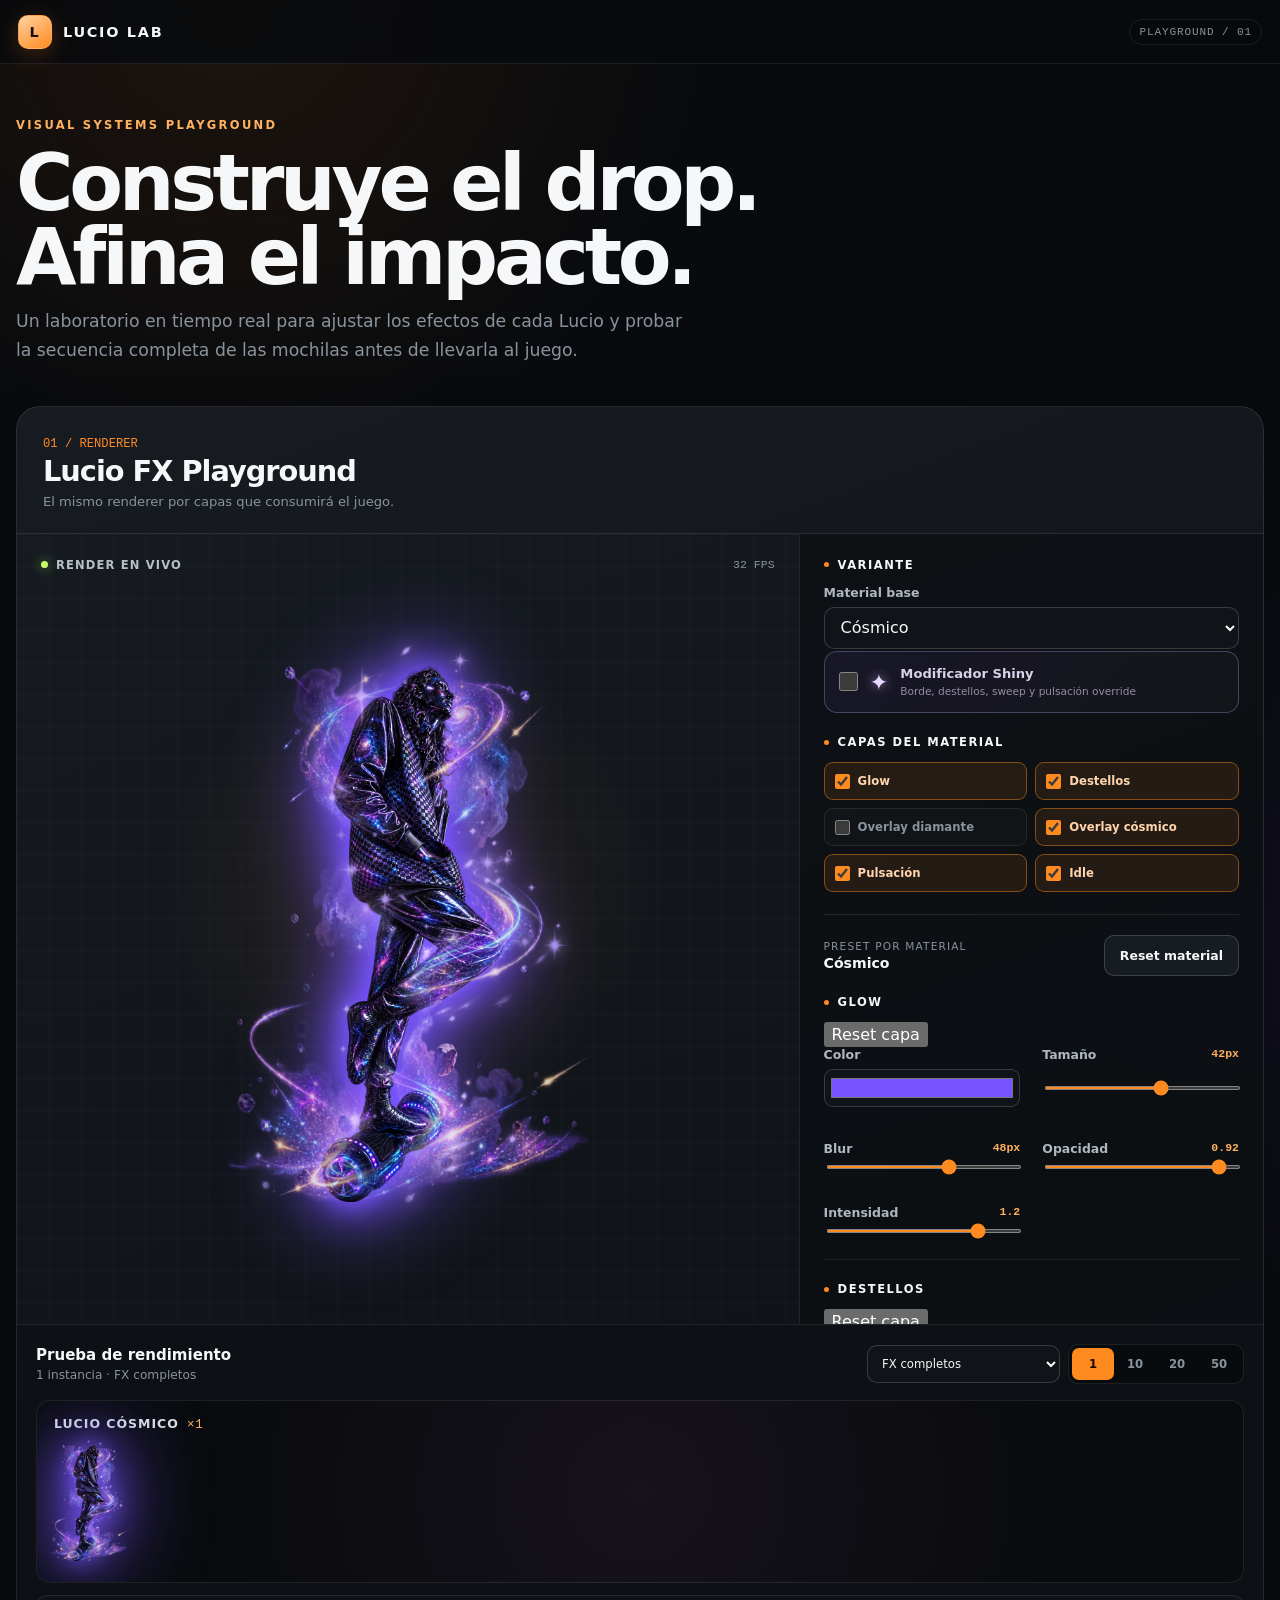
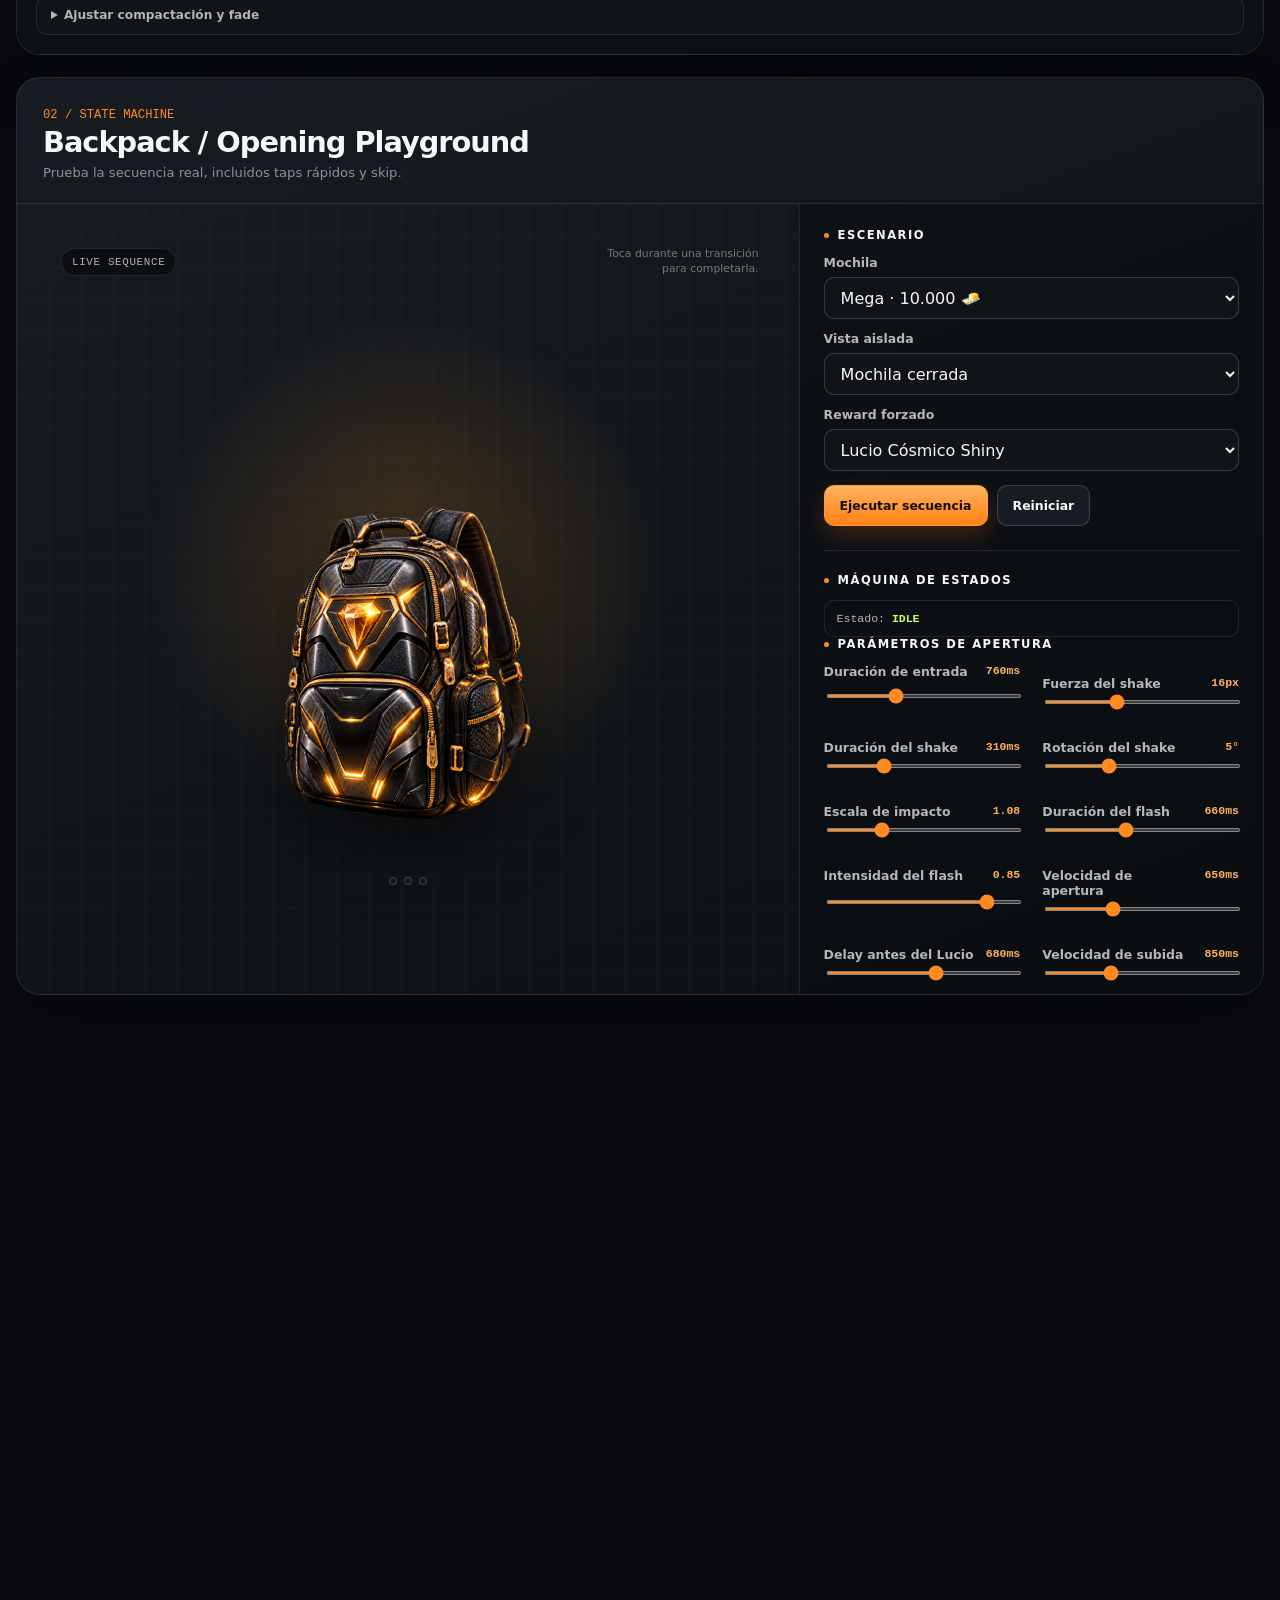
==== commit 86740cf8: "game finale" ====
--- a/playground.html
+++ b/playground.html
@@ -2,9 +2,259 @@
 <html lang="es">
 <head>
   <meta charset="utf-8">
-  <meta http-equiv="refresh" content="0; url=index.html">
-  <meta name="viewport" content="width=device-width, initial-scale=1">
-  <title>Lucio Lab</title>
+  <meta name="viewport" content="width=device-width, initial-scale=1, viewport-fit=cover">
+  <meta name="theme-color" content="#080a0d">
+  <meta name="description" content="Playground visual y de apertura para Lucio Lootbox Clicker.">
+  <title>Lucio Lab · FX & Opening Playground</title>
+  <link rel="stylesheet" href="css/effects.css?v=20260813-game-03">
+  <link rel="stylesheet" href="css/opening.css?v=20260813-game-03">
+  <link rel="stylesheet" href="css/playground.css?v=20260813-game-03">
 </head>
-<body><p><a href="index.html">Abrir Lucio Lab</a></p></body>
+<body>
+  <header class="app-header">
+    <div class="brand">
+      <span class="brand-mark" aria-hidden="true">L</span>
+      <span>Lucio Lab</span>
+    </div>
+    <span class="build-tag">PLAYGROUND / 01</span>
+  </header>
+
+  <main class="page-shell">
+    <header class="page-intro">
+      <p class="eyebrow">Visual systems playground</p>
+      <h1>Construye el drop.<br>Afina el impacto.</h1>
+      <p class="intro-copy">Un laboratorio en tiempo real para ajustar los efectos de cada Lucio y probar la secuencia completa de las mochilas antes de llevarla al juego.</p>
+    </header>
+
+    <div class="workspace">
+      <section class="playground-section" aria-labelledby="lucio-fx-title">
+        <header class="section-heading">
+          <div>
+            <span class="section-number">01 / RENDERER</span>
+            <h2 id="lucio-fx-title">Lucio FX Playground</h2>
+            <p>El mismo renderer por capas que consumirá el juego.</p>
+          </div>
+        </header>
+
+        <div class="section-grid">
+          <div class="preview-pane">
+            <div class="preview-meta">
+              <span class="status-dot">Render en vivo</span>
+              <output class="fps-readout" data-fps>-- FPS</output>
+            </div>
+            <div class="lucio-stage" data-lucio-stage aria-live="polite"></div>
+          </div>
+
+          <aside class="controls-pane" aria-label="Controles de efectos de Lucio">
+            <div class="control-group">
+              <h3>Variante</h3>
+              <label class="field" for="lucio-material">
+                <span>Material base</span>
+                <select id="lucio-material" data-lucio-material>
+                  <option value="bronze">Bronce</option>
+                  <option value="silver">Plata</option>
+                  <option value="gold">Oro</option>
+                  <option value="ruby">Rubí</option>
+                  <option value="diamond">Diamante</option>
+                  <option value="cosmic" selected>Cósmico</option>
+                </select>
+              </label>
+            </div>
+
+            <label class="shiny-master-toggle">
+              <input type="checkbox" data-shiny-modifier>
+              <span class="shiny-master-icon" aria-hidden="true">✦</span>
+              <span>
+                <strong>Modificador Shiny</strong>
+                <small>Borde, destellos, sweep y pulsación override</small>
+              </span>
+            </label>
+
+            <div class="control-group">
+              <h3>Capas del material</h3>
+              <div class="toggle-grid" data-effect-toggles>
+                <label class="toggle"><input type="checkbox" data-effect="glow">Glow</label>
+                <label class="toggle"><input type="checkbox" data-effect="sparkles">Destellos</label>
+                <label class="toggle"><input type="checkbox" data-effect="diamond">Overlay diamante</label>
+                <label class="toggle"><input type="checkbox" data-effect="cosmic">Overlay cósmico</label>
+                <label class="toggle"><input type="checkbox" data-effect="pulse">Pulsación</label>
+                <label class="toggle"><input type="checkbox" data-effect="idle">Idle</label>
+              </div>
+            </div>
+
+            <section class="preset-editor preset-editor--material">
+              <div class="preset-editor-heading">
+                <div><span>Preset por material</span><strong data-material-editor-title>Material</strong></div>
+                <button class="button button--small" type="button" data-reset-material>Reset material</button>
+              </div>
+              <div data-lucio-parameter-controls></div>
+            </section>
+
+            <section class="preset-editor preset-editor--shiny">
+              <div class="preset-editor-heading">
+                <div><span>Preset genérico</span><strong>Modificador Shiny</strong></div>
+                <button class="button button--small" type="button" data-reset-shiny>Reset Shiny</button>
+              </div>
+              <div data-shiny-parameter-controls></div>
+            </section>
+
+            <div class="control-group">
+              <h3>Preset</h3>
+              <div class="button-row">
+                <button class="button" type="button" data-copy-preset>Copiar preset compuesto</button>
+              </div>
+            </div>
+
+            <section class="preset-library">
+              <div class="preset-library-heading">
+                <div><span>Biblioteca local</span><strong data-library-scope>Versiones</strong></div>
+                <span class="library-status" data-library-status>Sin versiones</span>
+              </div>
+              <label class="field" for="preset-scope-select">
+                <span>Guardar y cargar</span>
+                <select id="preset-scope-select" data-library-scope-select>
+                  <option value="material">Material actual</option>
+                  <option value="shinyModifier">Modificador Shiny</option>
+                </select>
+              </label>
+              <label class="field" for="preset-version-select">
+                <span>Versión guardada</span>
+                <select id="preset-version-select" data-preset-version-select><option value="">Sin versiones guardadas</option></select>
+              </label>
+              <div class="button-row preset-library-actions">
+                <button class="button button--primary" type="button" data-save-version>Guardar versión</button>
+                <button class="button" type="button" data-load-version disabled>Cargar</button>
+                <button class="button" type="button" data-delete-version disabled>Eliminar</button>
+              </div>
+              <div class="button-row preset-document-actions">
+                <button class="button" type="button" data-export-library>Exportar JSON</button>
+                <button class="button" type="button" data-import-library>Importar JSON</button>
+                <button class="button button--danger" type="button" data-reset-all>Reset global</button>
+                <input class="sr-only" type="file" accept="application/json,.json" data-import-file>
+              </div>
+              <p class="library-help">Cada material y el modificador Shiny mantienen historiales independientes.</p>
+            </section>
+          </aside>
+
+          <div class="performance-panel">
+            <div class="performance-head">
+              <div>
+                <h3>Prueba de rendimiento</h3>
+                <p data-performance-copy>1 instancia · FX completos</p>
+              </div>
+              <div class="performance-actions">
+                <label class="performance-context">
+                  <span class="sr-only">Intensidad del renderer</span>
+                  <select data-performance-context>
+                    <option value="reveal">FX completos</option>
+                    <option value="collection">Colección optimizada</option>
+                  </select>
+                </label>
+                <div class="segment-control" data-performance-counts aria-label="Cantidad de Lucios">
+                  <button type="button" class="is-active" data-count="1">1</button>
+                  <button type="button" data-count="10">10</button>
+                  <button type="button" data-count="20">20</button>
+                  <button type="button" data-count="50">50</button>
+                </div>
+              </div>
+            </div>
+            <div class="performance-grid" data-performance-grid aria-live="polite"></div>
+            <details class="collection-tuning">
+              <summary>Ajustar compactación y fade</summary>
+              <div class="collection-control-host" data-collection-parameter-controls></div>
+            </details>
+          </div>
+        </div>
+      </section>
+
+      <section class="playground-section" aria-labelledby="backpack-title">
+        <header class="section-heading">
+          <div>
+            <span class="section-number">02 / STATE MACHINE</span>
+            <h2 id="backpack-title">Backpack / Opening Playground</h2>
+            <p>Prueba la secuencia real, incluidos taps rápidos y skip.</p>
+          </div>
+        </header>
+
+        <div class="section-grid" data-opening-root>
+          <div class="preview-pane opening-preview">
+            <div class="opening-stage" data-opening-stage data-state="idle" tabindex="0" role="button" aria-label="Escenario interactivo de apertura">
+              <span class="opening-kicker">Live sequence</span>
+              <span class="opening-hint">Toca durante una transición para completarla.</span>
+
+              <div class="opening-scene">
+                <div class="reward-slot" data-reward-slot></div>
+                <div class="backpack-wrap" data-backpack-wrap>
+                  <img class="backpack-image" data-backpack-image draggable="false" alt="">
+                </div>
+                <div class="opening-flash" data-opening-flash aria-hidden="true"></div>
+
+                <div class="tap-instruction" data-tap-instruction hidden>
+                  <strong data-tap-label>Pulsa para abrir · 0/3</strong>
+                  <span class="tap-dots" aria-hidden="true">
+                    <i data-tap-dot></i><i data-tap-dot></i><i data-tap-dot></i>
+                  </span>
+                </div>
+
+                <div class="reward-copy" data-reward-copy aria-live="polite">
+                  <p class="reward-rarity" data-reward-rarity></p>
+                  <h3 data-reward-name></h3>
+                  <p>Bonus permanente <b data-reward-bonus></b> 🧈 por tap</p>
+                </div>
+              </div>
+
+              <div class="confirm-wrap" data-confirm-wrap>
+                <button class="button button--primary button--wide" type="button" data-confirm>Confirmar</button>
+              </div>
+            </div>
+          </div>
+
+          <aside class="controls-pane" aria-label="Controles de apertura">
+            <div class="control-group">
+              <h3>Escenario</h3>
+              <label class="field" for="backpack-tier">
+                <span>Mochila</span>
+                <select id="backpack-tier" data-backpack-select>
+                  <option value="normal">Normal · 50 🧈</option>
+                  <option value="large">Grande · 1.000 🧈</option>
+                  <option value="mega" selected>Mega · 10.000 🧈</option>
+                </select>
+              </label>
+              <label class="field" for="backpack-view">
+                <span>Vista aislada</span>
+                <select id="backpack-view" data-backpack-view>
+                  <option value="closed">Mochila cerrada</option>
+                  <option value="open">Mochila abierta</option>
+                </select>
+              </label>
+              <label class="field" for="reward-select">
+                <span>Reward forzado</span>
+                <select id="reward-select" data-reward-select></select>
+              </label>
+              <div class="button-row" style="margin-top: 14px">
+                <button class="button button--primary" type="button" data-start-opening>Ejecutar secuencia</button>
+                <button class="button" type="button" data-reset-opening>Reiniciar</button>
+              </div>
+            </div>
+
+            <div class="control-group">
+              <h3>Máquina de estados</h3>
+              <div class="state-readout" data-state-output>Estado: <b>IDLE</b></div>
+            </div>
+
+            <div data-opening-parameter-controls></div>
+          </aside>
+        </div>
+      </section>
+    </div>
+  </main>
+
+  <div class="toast" data-toast role="status" aria-live="polite"></div>
+
+  <script src="js/config.js?v=20260813-game-03"></script>
+  <script src="js/lucio-renderer.js?v=20260813-game-03"></script>
+  <script src="js/backpack-renderer.js?v=20260813-game-03"></script>
+  <script src="js/audio.js?v=20260813-game-03"></script>
+  <script src="js/playground.js?v=20260813-game-03"></script>
+</body>
 </html>
--- a/css/effects.css
+++ b/css/effects.css
@@ -0,0 +1,260 @@
+.sr-only {
+  position: absolute;
+  width: 1px;
+  height: 1px;
+  padding: 0;
+  margin: -1px;
+  overflow: hidden;
+  clip: rect(0, 0, 0, 0);
+  white-space: nowrap;
+  border: 0;
+}
+
+.lucio-renderer {
+  --instance-delay: 0s;
+  position: relative;
+  width: 100%;
+  aspect-ratio: 2 / 3;
+  margin: 0;
+  isolation: isolate;
+  contain: layout style;
+  overflow: visible;
+  user-select: none;
+  -webkit-user-select: none;
+}
+
+.lucio-paint-canvas,
+.lucio-idle-shell,
+.lucio-art,
+.lucio-shiny-rim,
+.lucio-overlay,
+.lucio-shine {
+  position: absolute;
+  inset: 0;
+}
+
+.lucio-paint-canvas {
+  overflow: visible;
+  pointer-events: none;
+}
+
+.lucio-filter-defs {
+  position: absolute;
+  width: 0;
+  height: 0;
+  overflow: hidden;
+  pointer-events: none;
+}
+
+.lucio-idle-shell {
+  transform-origin: 50% 78%;
+  overflow: visible;
+}
+
+.lucio-renderer.has-idle .lucio-idle-shell {
+  animation: lucio-idle var(--idle-speed) ease-in-out infinite alternate;
+  animation-delay: var(--instance-delay);
+}
+
+.lucio-art {
+  z-index: 2;
+  --active-brightness: 1;
+  filter: brightness(var(--active-brightness));
+  transform-origin: 50% 62%;
+  overflow: visible;
+}
+
+.lucio-renderer.is-shiny .lucio-art {
+  --active-brightness: var(--shiny-brightness);
+}
+
+.lucio-sprite,
+.lucio-shiny-rim,
+.lucio-shine img,
+.lucio-overlay--sparkles,
+.lucio-overlay--shiny,
+.lucio-overlay--diamond,
+.lucio-overlay--cosmic {
+  position: absolute;
+  inset: 0;
+  display: block;
+  width: 100%;
+  height: 100%;
+  object-fit: contain;
+  pointer-events: none;
+}
+
+.lucio-sprite {
+  transition: filter 160ms ease;
+}
+
+.lucio-renderer.has-glow .lucio-sprite {
+  filter:
+    drop-shadow(0 0 calc(var(--glow-blur) * 0.22) var(--glow-color-alpha))
+    drop-shadow(0 0 calc(var(--glow-size) * 0.52) var(--glow-color-alpha))
+    drop-shadow(0 0 var(--glow-size) var(--glow-color-alpha));
+}
+
+.lucio-shiny-rim {
+  z-index: 1;
+  opacity: 0;
+  filter:
+    brightness(0)
+    invert(1)
+    drop-shadow(0 0 calc(var(--shiny-rim-size) * 0.45) white)
+    drop-shadow(0 0 var(--shiny-rim-size) var(--glow-color))
+    drop-shadow(0 0 var(--shiny-rim-size) color-mix(in srgb, white 72%, var(--glow-color)));
+  transform: scale(var(--shiny-rim-scale));
+  transform-origin: center;
+  transition: opacity 160ms ease;
+}
+
+.lucio-renderer.is-shiny .lucio-shiny-rim {
+  opacity: calc(var(--shiny-rim-opacity) * (0.7 + var(--shiny-glow-boost)));
+}
+
+.lucio-overlay {
+  z-index: 3;
+  pointer-events: none;
+  opacity: 0;
+}
+
+.lucio-overlay--sparkles {
+  transform: translate(var(--sparkle-x), var(--sparkle-y)) rotate(var(--sparkle-rotation)) scale(var(--sparkle-scale));
+  transform-origin: center;
+  mix-blend-mode: screen;
+}
+
+.lucio-renderer.has-sparkles .lucio-overlay--sparkles {
+  opacity: var(--sparkle-opacity);
+  animation: lucio-sparkle var(--sparkle-speed) ease-in-out infinite;
+  animation-delay: var(--instance-delay);
+}
+
+.lucio-overlay--diamond,
+.lucio-overlay--cosmic {
+  transform: translate(var(--special-x), var(--special-y)) rotate(var(--special-rotation)) scale(var(--special-scale));
+  transform-origin: center;
+  mix-blend-mode: screen;
+}
+
+.lucio-renderer.has-diamond .lucio-overlay--diamond,
+.lucio-renderer.has-cosmic .lucio-overlay--cosmic {
+  opacity: var(--special-opacity);
+}
+
+.lucio-renderer.has-cosmic .lucio-overlay--cosmic {
+  animation: cosmic-drift 5.5s ease-in-out infinite alternate;
+}
+
+.lucio-overlay--shiny {
+  z-index: 5;
+  mix-blend-mode: screen;
+  transform: translate(var(--shiny-x), var(--shiny-y)) rotate(var(--shiny-rotation)) scale(var(--shiny-overlay-scale));
+}
+
+.lucio-renderer.has-shiny-sparkles .lucio-overlay--shiny {
+  opacity: var(--shiny-overlay-opacity);
+  animation: shiny-stars var(--shiny-overlay-speed) ease-in-out infinite;
+  animation-delay: var(--instance-delay);
+}
+
+.lucio-shine {
+  z-index: 6;
+  opacity: 0;
+  overflow: visible;
+  mix-blend-mode: screen;
+}
+
+.lucio-shine img {
+  opacity: 1;
+  filter: brightness(4) saturate(0) contrast(1.25) drop-shadow(0 0 4px white);
+  clip-path: polygon(
+    -30% 0,
+    calc(-30% + var(--shine-width)) 0,
+    calc(-30% + var(--shine-width) + var(--shine-slant)) 100%,
+    calc(-30% + var(--shine-slant)) 100%
+  );
+}
+
+.lucio-renderer.has-shine .lucio-shine {
+  opacity: var(--shine-intensity);
+}
+
+.lucio-renderer.has-shine .lucio-shine img {
+  animation: shine-sweep calc(var(--shine-speed) + var(--shine-frequency)) linear infinite;
+  animation-delay: var(--instance-delay);
+}
+
+.lucio-renderer.has-pulse .lucio-art {
+  animation: lucio-pulse var(--pulse-speed) ease-in-out infinite;
+}
+
+.lucio-renderer[data-context="collection"].has-glow .lucio-sprite {
+  filter:
+    drop-shadow(0 0 calc(var(--glow-blur) * 0.18) var(--glow-color-alpha))
+    drop-shadow(0 0 calc(var(--glow-size) * 0.46) var(--glow-color-alpha));
+}
+
+.lucio-renderer[data-context="collection"] .lucio-overlay {
+  animation-duration: calc(var(--sparkle-speed) * 1.5);
+}
+
+.lucio-renderer[data-context="collection"].has-cosmic .lucio-overlay--cosmic {
+  animation: none;
+}
+
+@keyframes lucio-idle {
+  from { transform: translateY(calc(var(--idle-amplitude) * -0.45)) rotate(calc(var(--idle-rotation) * -0.45)) scale(1); }
+  to { transform: translateY(var(--idle-amplitude)) rotate(var(--idle-rotation)) scale(var(--idle-scale)); }
+}
+
+@keyframes lucio-sparkle {
+  0%, 100% { opacity: calc(var(--sparkle-opacity) * 0.72); transform: translate(var(--sparkle-x), var(--sparkle-y)) rotate(var(--sparkle-rotation)) scale(var(--sparkle-scale)); }
+  46% { opacity: var(--sparkle-opacity); transform: translate(var(--sparkle-x), var(--sparkle-y)) rotate(var(--sparkle-rotation)) scale(calc(var(--sparkle-scale) * 1.018)); }
+  58% { opacity: calc(var(--sparkle-opacity) * 0.86); }
+}
+
+@keyframes cosmic-drift {
+  from { transform: translate(var(--special-x), var(--special-y)) rotate(calc(var(--special-rotation) - 0.65deg)) scale(var(--special-scale)); filter: hue-rotate(-5deg); }
+  to { transform: translate(calc(var(--special-x) + 2px), calc(var(--special-y) - 4px)) rotate(calc(var(--special-rotation) + 0.65deg)) scale(calc(var(--special-scale) * 1.015)); filter: hue-rotate(12deg); }
+}
+
+@keyframes shiny-stars {
+  0%, 100% { opacity: calc(var(--shiny-overlay-opacity) * 0.76); transform: translate(var(--shiny-x), var(--shiny-y)) rotate(var(--shiny-rotation)) scale(var(--shiny-overlay-scale)); }
+  33% { opacity: var(--shiny-overlay-opacity); transform: translate(var(--shiny-x), var(--shiny-y)) rotate(var(--shiny-rotation)) scale(calc(var(--shiny-overlay-scale) * 1.02)); }
+  66% { opacity: calc(var(--shiny-overlay-opacity) * 0.88); }
+}
+
+@keyframes shine-sweep {
+  0%, 12% {
+    clip-path: polygon(
+      -30% 0,
+      calc(-30% + var(--shine-width)) 0,
+      calc(-30% + var(--shine-width) + var(--shine-slant)) 100%,
+      calc(-30% + var(--shine-slant)) 100%
+    );
+  }
+  58%, 100% {
+    clip-path: polygon(
+      115% 0,
+      calc(115% + var(--shine-width)) 0,
+      calc(115% + var(--shine-width) + var(--shine-slant)) 100%,
+      calc(115% + var(--shine-slant)) 100%
+    );
+  }
+}
+
+@keyframes lucio-pulse {
+  0%, 100% { filter: brightness(var(--active-brightness)); transform: scale(1); }
+  50% { filter: brightness(calc(var(--active-brightness) + var(--pulse-intensity))) saturate(calc(1 + var(--pulse-intensity))); transform: scale(var(--pulse-scale)); }
+}
+
+@media (prefers-reduced-motion: reduce) {
+  .lucio-renderer *,
+  .lucio-renderer *::before,
+  .lucio-renderer *::after {
+    animation-duration: 1ms !important;
+    animation-iteration-count: 1 !important;
+  }
+}
--- a/css/opening.css
+++ b/css/opening.css
@@ -0,0 +1,281 @@
+.opening-preview {
+  min-height: 640px;
+  overflow: hidden;
+  touch-action: manipulation;
+}
+
+.opening-stage {
+  position: relative;
+  display: grid;
+  min-height: 590px;
+  place-items: center;
+  outline: none;
+  cursor: pointer;
+  touch-action: manipulation;
+  isolation: isolate;
+  overflow: hidden;
+}
+
+.opening-stage::before {
+  position: absolute;
+  inset: 12% 8%;
+  border-radius: 50%;
+  background: radial-gradient(circle, rgba(255, 137, 31, .11), transparent 65%);
+  background: radial-gradient(circle, color-mix(in srgb, var(--backpack-accent, var(--orange)) 13%, transparent), transparent 65%);
+  filter: blur(18px);
+  content: "";
+}
+
+.opening-kicker {
+  position: absolute;
+  z-index: 12;
+  top: 20px;
+  left: 20px;
+  display: flex;
+  align-items: center;
+  gap: 8px;
+  padding: 7px 10px;
+  border: 1px solid var(--line);
+  border-radius: 999px;
+  color: #aeb6bd;
+  background: rgba(7, 9, 11, 0.62);
+  font-family: ui-monospace, SFMono-Regular, Menlo, monospace;
+  font-size: 0.68rem;
+  letter-spacing: 0.06em;
+  text-transform: uppercase;
+  backdrop-filter: blur(10px);
+}
+
+.opening-scene {
+  position: relative;
+  width: min(92%, 540px);
+  height: 520px;
+}
+
+.backpack-wrap {
+  position: absolute;
+  z-index: 5;
+  right: 50%;
+  bottom: 18px;
+  width: min(88vw, 350px);
+  aspect-ratio: 1;
+  translate: 50% 0;
+  transform-origin: 50% 74%;
+}
+
+.backpack-image {
+  display: block;
+  width: 100%;
+  height: 100%;
+  object-fit: contain;
+  pointer-events: none;
+  filter: drop-shadow(0 30px 32px rgba(0, 0, 0, 0.5));
+}
+
+.reward-slot {
+  position: absolute;
+  z-index: 4;
+  left: 50%;
+  bottom: 82px;
+  width: min(61vw, 230px);
+  aspect-ratio: 2 / 3;
+  translate: -50% 0;
+  opacity: 0;
+  transform: translateY(var(--rise-distance, 118px)) scale(0.54);
+  transform-origin: 50% 86%;
+  pointer-events: none;
+}
+
+.reward-layer {
+  position: absolute;
+  inset: 0;
+  transition:
+    opacity var(--mystery-fade-duration, 260ms) ease,
+    transform var(--mystery-fade-duration, 260ms) cubic-bezier(.2,.8,.2,1),
+    filter var(--mystery-fade-duration, 260ms) ease;
+}
+
+.reward-layer--mystery {
+  z-index: 2;
+  opacity: 1;
+}
+
+.reward-layer--actual {
+  z-index: 3;
+  opacity: 0;
+  filter: brightness(2.4) saturate(.2);
+  transform: scale(.92);
+}
+
+.reward-slot.is-promoted { z-index: 7; }
+
+.reward-slot.is-swapped .reward-layer--mystery {
+  opacity: 0;
+  filter: blur(6px) brightness(2.5);
+  transform: scale(1.08);
+}
+
+.reward-slot.is-swapped .reward-layer--actual {
+  opacity: 1;
+  filter: none;
+  transform: scale(1);
+}
+
+.reward-slot.is-revealing {
+  opacity: 1;
+  transform: translateY(calc(var(--rise-distance, 118px) * -0.72)) scale(var(--final-bounce, 1.08));
+  transition: opacity 180ms ease, transform var(--rise-duration, 980ms) cubic-bezier(.16,.8,.18,1.16);
+}
+
+.reward-slot.is-visible {
+  z-index: 7;
+  opacity: 1;
+  transform: translateY(calc(var(--rise-distance, 118px) * -0.72)) scale(1);
+  transition: transform 260ms cubic-bezier(.2,.8,.2,1);
+}
+
+.opening-flash {
+  position: absolute;
+  z-index: 6;
+  inset: 0;
+  border-radius: 50%;
+  background: #fff;
+  opacity: 0;
+  pointer-events: none;
+  mix-blend-mode: screen;
+}
+
+.opening-flash.is-active { animation: opening-flash var(--flash-duration, 520ms) ease-out; }
+
+.tap-instruction {
+  position: absolute;
+  z-index: 15;
+  right: 0;
+  bottom: 4px;
+  left: 0;
+  display: grid;
+  justify-items: center;
+  gap: 9px;
+  text-align: center;
+  pointer-events: none;
+}
+
+.tap-instruction strong {
+  font-size: clamp(1.05rem, 4vw, 1.38rem);
+  letter-spacing: -0.02em;
+}
+
+.tap-dots { display: flex; gap: 7px; }
+
+.tap-dots i {
+  width: 8px;
+  height: 8px;
+  border: 1px solid var(--line-strong);
+  border-radius: 50%;
+  background: #15191e;
+}
+
+.tap-dots i.is-hit {
+  border-color: var(--orange);
+  background: var(--orange);
+  box-shadow: 0 0 10px rgba(255,138,31,.55);
+}
+
+.reward-copy {
+  position: absolute;
+  z-index: 14;
+  right: 0;
+  bottom: 0;
+  left: 0;
+  display: none;
+  text-align: center;
+  pointer-events: none;
+}
+
+.reward-copy.is-visible { display: block; animation: reward-copy-in 380ms ease both; }
+.reward-rarity { margin: 0 0 5px; color: var(--orange-2); font-size: .69rem; font-weight: 900; letter-spacing: .19em; text-transform: uppercase; }
+.reward-copy h2,
+.reward-copy h3 { margin: 0 0 4px; font-size: clamp(1.4rem, 6vw, 2.2rem); letter-spacing: -.045em; }
+.reward-copy p { margin: 0; color: #cbd2d8; font-size: .88rem; }
+.reward-copy b { color: var(--green); }
+
+.confirm-wrap {
+  position: absolute;
+  z-index: 20;
+  right: 18px;
+  bottom: 18px;
+  left: 18px;
+  display: none;
+}
+
+.confirm-wrap.is-visible { display: block; animation: reward-copy-in 300ms 120ms ease both; }
+
+.opening-hint {
+  position: absolute;
+  z-index: 12;
+  right: 16px;
+  top: 18px;
+  max-width: 155px;
+  color: #6f7982;
+  font-size: 0.68rem;
+  line-height: 1.4;
+  text-align: right;
+}
+
+.opening-stage[data-state="idle"],
+.opening-stage[data-state="reward-visible"] { cursor: default; }
+
+.opening-stage.is-entering .backpack-wrap {
+  animation: backpack-entry var(--entry-duration, 760ms) cubic-bezier(.18,.78,.18,1) both;
+}
+
+.opening-stage.is-opening .backpack-wrap {
+  animation: backpack-impact var(--opening-duration, 620ms) cubic-bezier(.2,.8,.2,1) both;
+}
+
+@keyframes backpack-entry {
+  from { opacity: 0; transform: translateY(-88px) scale(.58) rotate(-5deg); }
+  72% { opacity: 1; transform: translateY(7px) scale(1.035) rotate(1deg); }
+  to { opacity: 1; transform: none; }
+}
+
+@keyframes backpack-impact {
+  0% { transform: scale(1); }
+  38% { transform: scale(var(--impact-scale, 1.08)) translateY(4px); filter: brightness(1.8); }
+  100% { transform: scale(1); }
+}
+
+@keyframes opening-flash {
+  0% { opacity: 0; transform: scale(.25); }
+  22% { opacity: var(--flash-intensity, .86); }
+  100% { opacity: 0; transform: scale(1.2); }
+}
+
+@keyframes reward-copy-in {
+  from { opacity: 0; transform: translateY(8px); }
+  to { opacity: 1; transform: none; }
+}
+
+@media (min-width: 720px) {
+  .opening-preview { min-height: 680px; }
+  .opening-stage { min-height: 630px; }
+  .confirm-wrap { right: 50%; left: auto; width: 220px; translate: 50% 0; }
+}
+
+@media (min-width: 1080px) {
+  .opening-preview { min-height: 760px; }
+  .opening-stage { min-height: 710px; }
+  .opening-scene { height: 640px; }
+  .backpack-wrap { width: 410px; bottom: 40px; }
+  .reward-slot { bottom: 122px; width: 260px; }
+  .tap-instruction,
+  .reward-copy { bottom: 18px; }
+}
+
+@media (prefers-reduced-motion: reduce) {
+  .opening-stage *,
+  .opening-stage *::before,
+  .opening-stage *::after {
+    animation-duration: 1ms !important;
+  }
+}
--- a/css/playground.css
+++ b/css/playground.css
@@ -0,0 +1,675 @@
+:root {
+  color-scheme: dark;
+  --bg: #080a0d;
+  --panel: rgba(19, 23, 28, 0.92);
+  --panel-2: #14191f;
+  --line: rgba(255, 255, 255, 0.09);
+  --line-strong: rgba(255, 255, 255, 0.17);
+  --text: #f5f7f8;
+  --muted: #89939d;
+  --orange: #ff8a1f;
+  --orange-2: #ffb15f;
+  --green: #c8ff6b;
+  --radius: 18px;
+  font-family: Inter, ui-sans-serif, system-ui, -apple-system, BlinkMacSystemFont, "Segoe UI", sans-serif;
+  font-synthesis: none;
+}
+
+* { box-sizing: border-box; }
+
+html { background: var(--bg); scroll-behavior: smooth; }
+
+body {
+  min-width: 320px;
+  min-height: 100vh;
+  margin: 0;
+  color: var(--text);
+  background:
+    radial-gradient(circle at 18% 0%, rgba(255, 127, 31, 0.09), transparent 30rem),
+    radial-gradient(circle at 94% 35%, rgba(111, 78, 255, 0.07), transparent 27rem),
+    var(--bg);
+}
+
+button,
+input,
+select { font: inherit; }
+
+button,
+select,
+input[type="range"],
+input[type="checkbox"],
+input[type="color"] { cursor: pointer; }
+
+button:focus-visible,
+select:focus-visible,
+input:focus-visible {
+  outline: 2px solid var(--orange);
+  outline-offset: 3px;
+}
+
+.app-header {
+  position: sticky;
+  z-index: 40;
+  top: 0;
+  display: flex;
+  align-items: center;
+  justify-content: space-between;
+  min-height: 64px;
+  padding: 12px max(18px, env(safe-area-inset-right)) 12px max(18px, env(safe-area-inset-left));
+  border-bottom: 1px solid var(--line);
+  background: rgba(8, 10, 13, 0.82);
+  backdrop-filter: blur(18px);
+}
+
+.brand {
+  display: flex;
+  align-items: center;
+  gap: 11px;
+  font-size: 0.9rem;
+  font-weight: 800;
+  letter-spacing: 0.12em;
+  text-transform: uppercase;
+}
+
+.brand-mark {
+  display: grid;
+  width: 34px;
+  height: 34px;
+  place-items: center;
+  border: 1px solid rgba(255, 167, 81, 0.55);
+  border-radius: 10px;
+  color: #111;
+  background: linear-gradient(145deg, #ffd1a0, var(--orange));
+  box-shadow: 0 5px 22px rgba(255, 126, 28, 0.24);
+}
+
+.build-tag {
+  padding: 6px 9px;
+  border: 1px solid var(--line);
+  border-radius: 999px;
+  color: var(--muted);
+  font-family: ui-monospace, SFMono-Regular, Menlo, monospace;
+  font-size: 0.69rem;
+  letter-spacing: 0.08em;
+}
+
+.page-shell {
+  width: min(1480px, 100%);
+  margin: 0 auto;
+  padding: 36px max(16px, env(safe-area-inset-right)) max(64px, env(safe-area-inset-bottom)) max(16px, env(safe-area-inset-left));
+}
+
+.page-intro {
+  display: grid;
+  gap: 14px;
+  margin-bottom: 28px;
+}
+
+.eyebrow {
+  margin: 0;
+  color: var(--orange-2);
+  font-size: 0.72rem;
+  font-weight: 800;
+  letter-spacing: 0.2em;
+  text-transform: uppercase;
+}
+
+h1,
+h2,
+h3,
+p { margin-top: 0; }
+
+h1 {
+  max-width: 780px;
+  margin-bottom: 0;
+  font-size: clamp(2.1rem, 10vw, 4.9rem);
+  line-height: 0.94;
+  letter-spacing: -0.055em;
+}
+
+.intro-copy {
+  max-width: 670px;
+  margin: 0;
+  color: var(--muted);
+  font-size: clamp(0.93rem, 2vw, 1.08rem);
+  line-height: 1.65;
+}
+
+.workspace {
+  display: grid;
+  gap: 22px;
+}
+
+.playground-section {
+  overflow: hidden;
+  border: 1px solid var(--line);
+  border-radius: 24px;
+  background: linear-gradient(160deg, rgba(24, 29, 35, 0.96), rgba(13, 16, 20, 0.96));
+  box-shadow: 0 28px 60px rgba(0, 0, 0, 0.2);
+}
+
+.section-heading {
+  display: flex;
+  align-items: flex-start;
+  justify-content: space-between;
+  gap: 18px;
+  padding: 21px 20px 18px;
+  border-bottom: 1px solid var(--line);
+}
+
+.section-heading h2 {
+  margin: 3px 0 5px;
+  font-size: clamp(1.3rem, 4vw, 1.8rem);
+  letter-spacing: -0.035em;
+}
+
+.section-heading p {
+  margin: 0;
+  color: var(--muted);
+  font-size: 0.82rem;
+  line-height: 1.4;
+}
+
+.section-number {
+  color: var(--orange);
+  font-family: ui-monospace, SFMono-Regular, Menlo, monospace;
+  font-size: 0.76rem;
+}
+
+.section-grid {
+  display: grid;
+  min-width: 0;
+}
+
+.preview-pane {
+  position: relative;
+  min-width: 0;
+  padding: 18px;
+  background:
+    linear-gradient(rgba(255,255,255,0.025) 1px, transparent 1px),
+    linear-gradient(90deg, rgba(255,255,255,0.025) 1px, transparent 1px),
+    radial-gradient(circle at 50% 45%, rgba(255, 142, 39, 0.1), transparent 42%);
+  background-size: 32px 32px, 32px 32px, auto;
+}
+
+.preview-meta {
+  position: relative;
+  z-index: 10;
+  display: flex;
+  align-items: center;
+  justify-content: space-between;
+  gap: 12px;
+}
+
+.status-dot {
+  display: inline-flex;
+  align-items: center;
+  gap: 8px;
+  color: #b7c0c7;
+  font-size: 0.72rem;
+  font-weight: 700;
+  letter-spacing: 0.1em;
+  text-transform: uppercase;
+}
+
+.status-dot::before {
+  width: 7px;
+  height: 7px;
+  border-radius: 50%;
+  background: var(--green);
+  box-shadow: 0 0 12px rgba(200, 255, 107, 0.6);
+  content: "";
+}
+
+.fps-readout {
+  color: var(--muted);
+  font-family: ui-monospace, SFMono-Regular, Menlo, monospace;
+  font-size: 0.72rem;
+}
+
+.lucio-stage {
+  display: grid;
+  min-height: clamp(470px, 72vh, 750px);
+  place-items: center;
+}
+
+.lucio-stage > .lucio-renderer {
+  width: min(82%, 360px);
+}
+
+.controls-pane {
+  min-width: 0;
+  padding: 20px;
+  border-top: 1px solid var(--line);
+  background: rgba(10, 13, 16, 0.65);
+}
+
+.control-group + .control-group {
+  margin-top: 24px;
+  padding-top: 22px;
+  border-top: 1px solid var(--line);
+}
+
+.control-group h3 {
+  display: flex;
+  align-items: center;
+  gap: 9px;
+  margin-bottom: 13px;
+  font-size: 0.72rem;
+  letter-spacing: 0.13em;
+  text-transform: uppercase;
+}
+
+.control-group h3::before {
+  width: 5px;
+  height: 5px;
+  border-radius: 50%;
+  background: var(--orange);
+  content: "";
+}
+
+.field,
+.range-field {
+  display: grid;
+  gap: 7px;
+}
+
+.field + .field,
+.range-field + .range-field { margin-top: 12px; }
+
+.field > span,
+.range-top {
+  color: #b0b8bf;
+  font-size: 0.78rem;
+  font-weight: 650;
+}
+
+.range-top {
+  display: flex;
+  justify-content: space-between;
+  gap: 10px;
+}
+
+.range-value {
+  color: var(--orange-2);
+  font-family: ui-monospace, SFMono-Regular, Menlo, monospace;
+  font-size: 0.72rem;
+}
+
+select {
+  width: 100%;
+  min-height: 42px;
+  padding: 0 36px 0 12px;
+  border: 1px solid var(--line-strong);
+  border-radius: 10px;
+  color: var(--text);
+  background: #101419;
+}
+
+input[type="range"] {
+  width: 100%;
+  height: 4px;
+  accent-color: var(--orange);
+}
+
+input[type="color"] {
+  width: 100%;
+  height: 38px;
+  padding: 4px;
+  border: 1px solid var(--line-strong);
+  border-radius: 9px;
+  background: #101419;
+}
+
+.toggle-grid {
+  display: grid;
+  grid-template-columns: repeat(2, minmax(0, 1fr));
+  gap: 8px;
+}
+
+.toggle {
+  position: relative;
+  display: flex;
+  min-width: 0;
+  min-height: 38px;
+  align-items: center;
+  gap: 8px;
+  padding: 8px 10px;
+  border: 1px solid var(--line);
+  border-radius: 9px;
+  color: var(--muted);
+  background: rgba(255,255,255,0.02);
+  font-size: 0.73rem;
+  font-weight: 700;
+  transition: 150ms ease;
+}
+
+.toggle:has(input:checked) {
+  border-color: rgba(255, 138, 31, 0.45);
+  color: #ffd5ad;
+  background: rgba(255, 138, 31, 0.1);
+}
+
+.toggle input {
+  width: 15px;
+  height: 15px;
+  margin: 0;
+  accent-color: var(--orange);
+}
+
+.shiny-master-toggle {
+  display: flex;
+  align-items: center;
+  gap: 12px;
+  margin: 2px 0 22px;
+  padding: 14px;
+  border: 1px solid rgba(206, 184, 255, 0.28);
+  border-radius: 13px;
+  color: #d9d1e8;
+  background: linear-gradient(135deg, rgba(129, 87, 211, 0.1), rgba(255,255,255,.025));
+  cursor: pointer;
+  transition: 160ms ease;
+}
+
+.shiny-master-toggle:has(input:checked) {
+  border-color: rgba(238, 222, 255, .72);
+  color: white;
+  background: linear-gradient(135deg, rgba(142, 88, 255, .27), rgba(255,255,255,.08));
+  box-shadow: inset 0 0 28px rgba(213,190,255,.08), 0 0 20px rgba(123,78,255,.12);
+}
+
+.shiny-master-toggle input { width: 19px; height: 19px; margin: 0; accent-color: #bda0ff; }
+.shiny-master-toggle > span:last-child { display: grid; gap: 3px; min-width: 0; }
+.shiny-master-toggle strong { font-size: .82rem; }
+.shiny-master-toggle small { color: #938da0; font-size: .66rem; line-height: 1.35; }
+.shiny-master-icon { color: #e7d7ff; font-size: 1.4rem; text-shadow: 0 0 12px rgba(224,207,255,.7); }
+
+.preset-editor,
+.preset-library {
+  margin-top: 22px;
+  padding-top: 20px;
+  border-top: 1px solid var(--line);
+}
+
+.preset-editor-heading,
+.preset-library-heading {
+  display: flex;
+  align-items: center;
+  justify-content: space-between;
+  gap: 12px;
+  margin-bottom: 2px;
+}
+
+.preset-editor-heading > div,
+.preset-library-heading > div { display: grid; gap: 3px; }
+.preset-editor-heading span,
+.preset-library-heading span { color: var(--muted); font-size: .66rem; letter-spacing: .11em; text-transform: uppercase; }
+.preset-editor-heading strong,
+.preset-library-heading strong { font-size: .88rem; }
+.preset-editor--shiny { padding: 18px 14px 2px; border: 1px solid rgba(185,154,255,.18); border-radius: 13px; background: rgba(125,80,222,.045); }
+.preset-editor > [data-lucio-parameter-controls] > .control-group:first-child,
+.preset-editor > [data-shiny-parameter-controls] > .control-group:first-child { padding-top: 17px; }
+
+.button--small { min-height: 34px; padding: 0 10px; font-size: .68rem; }
+.button--danger { border-color: rgba(255,84,84,.25); color: #ff9e9e; background: rgba(126,30,30,.12); }
+.button--danger:hover { border-color: rgba(255,84,84,.5); background: rgba(145,35,35,.2); }
+
+.preset-library {
+  margin-top: 24px;
+  padding: 16px;
+  border: 1px solid var(--line);
+  border-radius: 14px;
+  background: rgba(0,0,0,.16);
+}
+
+.library-status {
+  padding: 5px 8px;
+  border: 1px solid var(--line);
+  border-radius: 999px;
+  white-space: nowrap;
+}
+
+.preset-library .field { margin-top: 15px; }
+.preset-library-actions,
+.preset-document-actions { margin-top: 11px; }
+.library-help { margin: 12px 0 0; color: #747e87; font-size: .67rem; line-height: 1.45; }
+
+.control-columns {
+  display: grid;
+  gap: 22px;
+}
+
+.button-row {
+  display: flex;
+  flex-wrap: wrap;
+  gap: 9px;
+}
+
+.button {
+  min-height: 41px;
+  padding: 0 15px;
+  border: 1px solid var(--line-strong);
+  border-radius: 10px;
+  color: var(--text);
+  background: #171c22;
+  font-size: 0.78rem;
+  font-weight: 800;
+  transition: transform 120ms ease, border-color 120ms ease, background 120ms ease;
+}
+
+.button:hover { border-color: rgba(255, 255, 255, 0.3); background: #1c2229; }
+.button:active { transform: translateY(1px) scale(0.98); }
+
+.button--primary {
+  border-color: #ff9b3e;
+  color: #160c03;
+  background: linear-gradient(180deg, #ffb362, #ff8113);
+  box-shadow: 0 9px 24px rgba(255, 126, 25, 0.2);
+}
+
+.button--primary:hover { background: linear-gradient(180deg, #ffc17e, #ff8c28); }
+.button--wide { width: 100%; }
+
+.button[disabled] {
+  cursor: not-allowed;
+  opacity: 0.34;
+  transform: none;
+}
+
+.performance-panel {
+  padding: 19px;
+  border-top: 1px solid var(--line);
+  background: #0d1014;
+}
+
+.performance-head {
+  display: flex;
+  flex-wrap: wrap;
+  align-items: center;
+  justify-content: space-between;
+  gap: 12px;
+  margin-bottom: 16px;
+}
+
+.performance-head h3 { margin: 0 0 4px; font-size: 0.94rem; }
+.performance-head p { margin: 0; color: var(--muted); font-size: 0.76rem; }
+
+.performance-actions {
+  display: flex;
+  flex-wrap: wrap;
+  align-items: center;
+  gap: 8px;
+}
+
+.performance-context select {
+  width: auto;
+  min-height: 38px;
+  padding-left: 10px;
+  font-size: 0.73rem;
+}
+
+.segment-control {
+  display: flex;
+  padding: 3px;
+  border: 1px solid var(--line);
+  border-radius: 10px;
+  background: #080b0e;
+}
+
+.segment-control button {
+  min-width: 42px;
+  height: 32px;
+  padding: 0 9px;
+  border: 0;
+  border-radius: 7px;
+  color: var(--muted);
+  background: transparent;
+  font-size: 0.73rem;
+  font-weight: 800;
+}
+
+.segment-control button.is-active { color: #160c03; background: var(--orange); }
+
+.performance-grid {
+  min-width: 0;
+  overflow: hidden;
+  padding: 13px;
+  border: 1px solid var(--line);
+  border-radius: 14px;
+  background: radial-gradient(circle at center, #17121b, #090b0e 68%);
+}
+
+.collection-demo-head {
+  display: flex;
+  align-items: baseline;
+  gap: 8px;
+  min-height: 30px;
+  padding: 2px 4px 10px;
+  color: #dce2e6;
+  font-size: 0.78rem;
+  letter-spacing: 0.08em;
+}
+
+.collection-demo-head span {
+  color: var(--orange-2);
+  font-family: ui-monospace, SFMono-Regular, Menlo, monospace;
+}
+
+.collection-demo-track {
+  position: relative;
+  width: 100%;
+  min-height: 76px;
+  overflow: visible;
+  transition: height 180ms ease;
+}
+
+.collection-copy {
+  position: absolute;
+  top: 0;
+  left: 0;
+  aspect-ratio: 2 / 3;
+  transform-origin: left center;
+  transition: transform 180ms ease, opacity 180ms ease, width 180ms ease;
+}
+
+.collection-copy .lucio-renderer { width: 100%; }
+
+.collection-more {
+  position: absolute;
+  z-index: 60;
+  bottom: 18%;
+  color: white;
+  font-size: 1.8rem;
+  font-weight: 900;
+  letter-spacing: 0.06em;
+  text-shadow: 0 2px 12px #000;
+}
+
+.collection-tuning {
+  margin-top: 12px;
+  border: 1px solid var(--line);
+  border-radius: 12px;
+  background: rgba(255,255,255,.015);
+}
+
+.collection-tuning summary {
+  padding: 12px 14px;
+  color: #aeb6bd;
+  cursor: pointer;
+  font-size: 0.76rem;
+  font-weight: 800;
+}
+
+.collection-control-host {
+  padding: 0 14px 14px;
+}
+
+.collection-control-host .control-group {
+  margin: 0;
+  padding: 12px 0 0;
+  border-top: 1px solid var(--line);
+}
+
+.state-readout {
+  padding: 11px 12px;
+  border: 1px solid var(--line);
+  border-radius: 10px;
+  color: #aeb7bf;
+  background: #0c1014;
+  font-family: ui-monospace, SFMono-Regular, Menlo, monospace;
+  font-size: 0.72rem;
+}
+
+.state-readout b { color: var(--green); font-weight: 700; }
+
+.toast {
+  position: fixed;
+  z-index: 100;
+  right: 16px;
+  bottom: calc(16px + env(safe-area-inset-bottom));
+  max-width: min(360px, calc(100vw - 32px));
+  padding: 12px 14px;
+  border: 1px solid rgba(200, 255, 107, 0.25);
+  border-radius: 11px;
+  color: #eaffc9;
+  background: rgba(20, 30, 18, 0.95);
+  font-size: 0.8rem;
+  box-shadow: 0 16px 36px rgba(0,0,0,.35);
+  opacity: 0;
+  transform: translateY(10px);
+  pointer-events: none;
+  transition: 180ms ease;
+}
+
+.toast.is-visible { opacity: 1; transform: translateY(0); }
+
+@media (min-width: 720px) {
+  .page-shell { padding-top: 54px; }
+  .page-intro { margin-bottom: 42px; }
+  .section-heading { padding: 25px 26px 21px; }
+  .preview-pane, .controls-pane { padding: 24px; }
+  .control-columns { grid-template-columns: repeat(2, minmax(0, 1fr)); }
+}
+
+@media (min-width: 1080px) {
+  .section-grid { grid-template-columns: minmax(0, 1.38fr) minmax(330px, .82fr); }
+  .controls-pane { max-height: 790px; overflow: auto; border-top: 0; border-left: 1px solid var(--line); }
+  .lucio-stage { min-height: 720px; }
+  .performance-panel { grid-column: 1 / -1; }
+}
+
+@media (min-width: 1380px) {
+  .workspace { grid-template-columns: minmax(0, 1fr) minmax(0, 1fr); align-items: start; }
+  .section-grid { grid-template-columns: minmax(0, 1.2fr) minmax(305px, .8fr); }
+  .controls-pane { max-height: 720px; }
+  .lucio-stage { min-height: 650px; }
+  .opening-preview { min-height: 720px; }
+  .opening-stage { min-height: 670px; }
+  .opening-scene { height: 590px; }
+  .backpack-wrap { width: 370px; }
+}
+
+@media (prefers-reduced-motion: reduce) {
+  html { scroll-behavior: auto; }
+  *, *::before, *::after { scroll-behavior: auto !important; }
+}
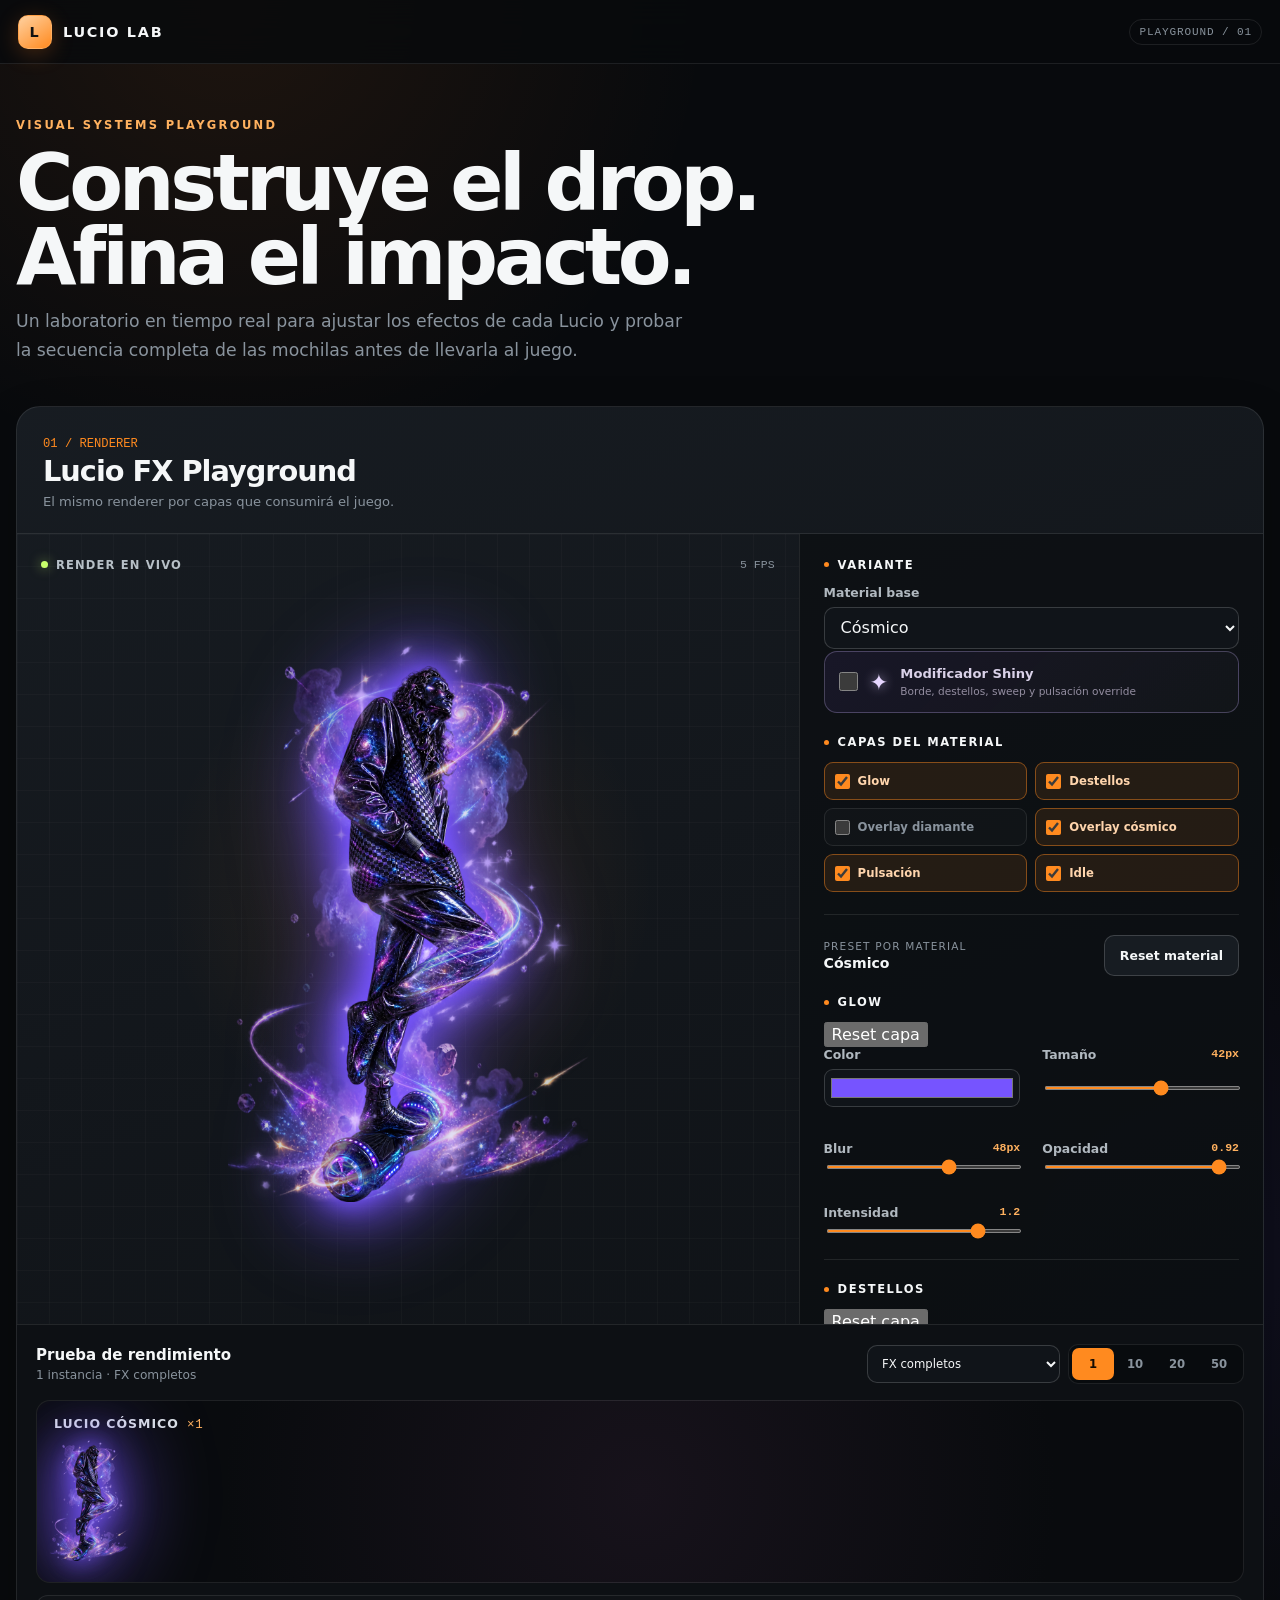
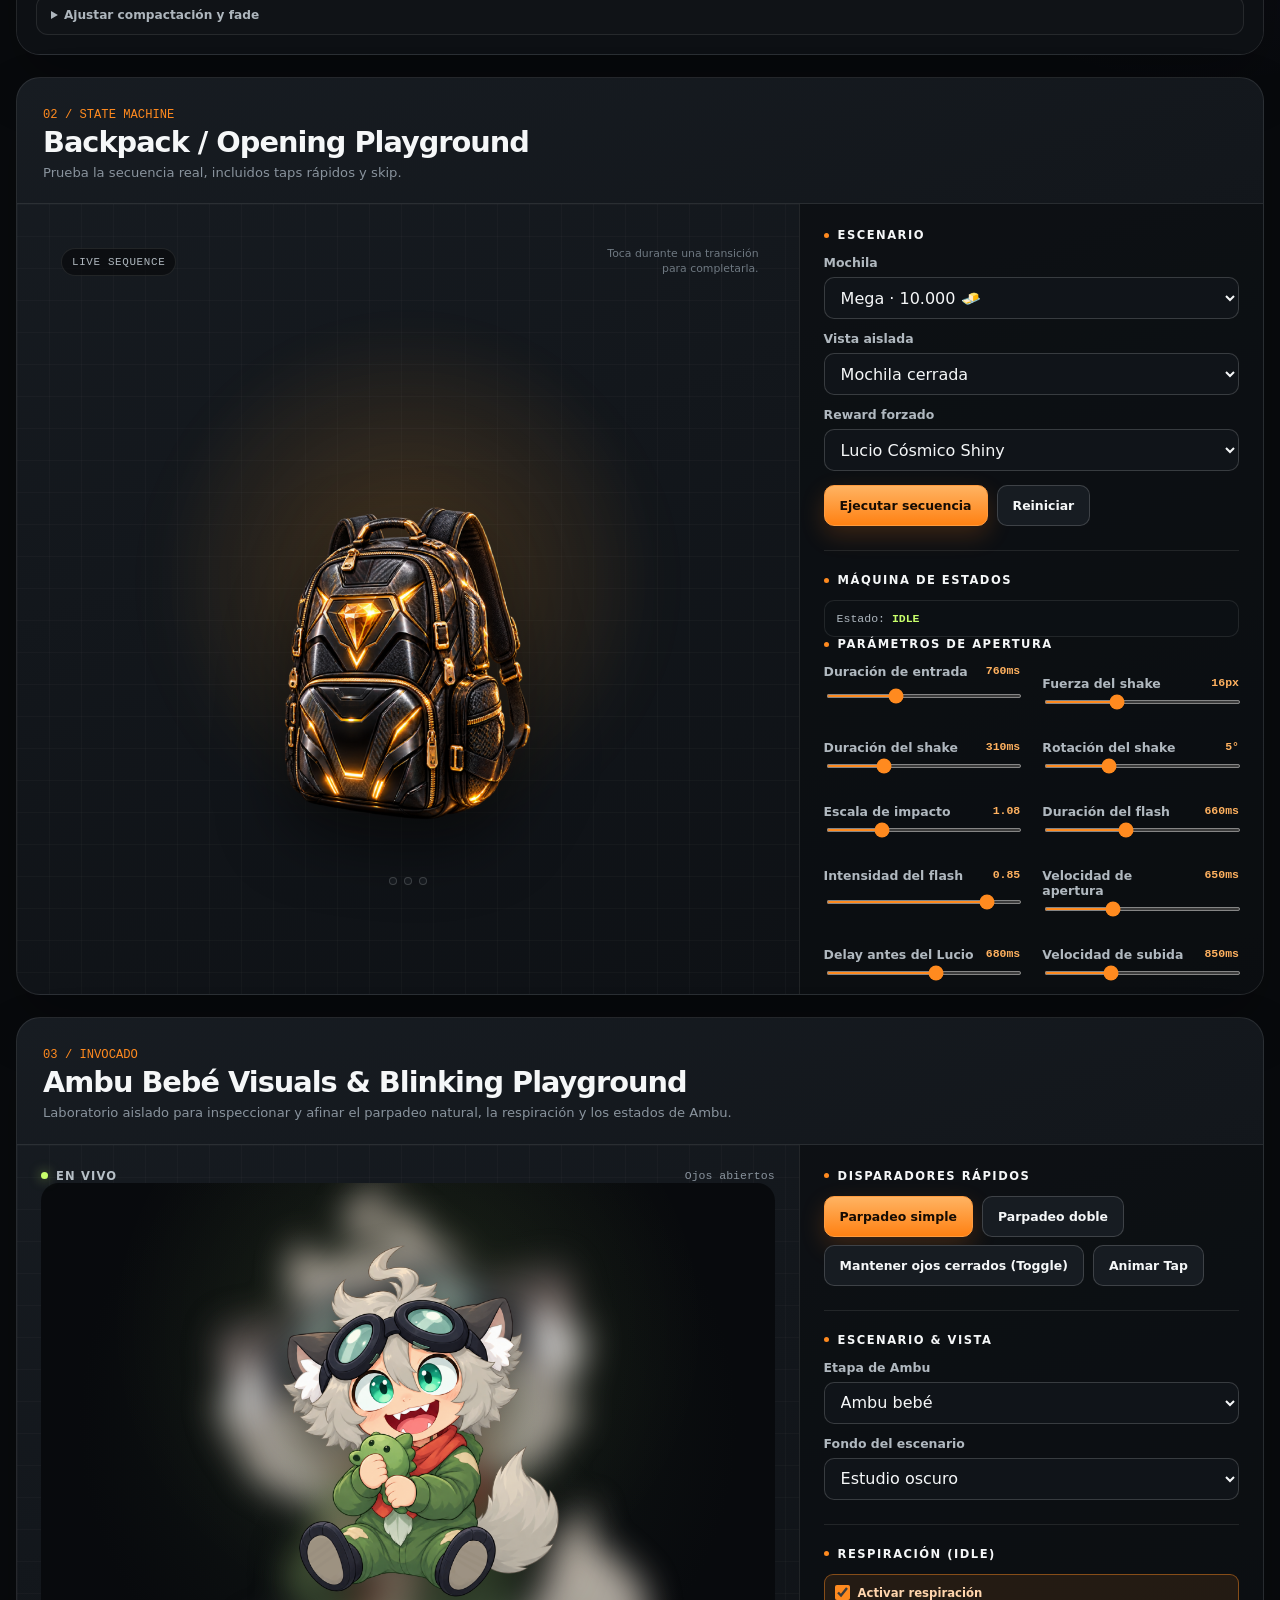
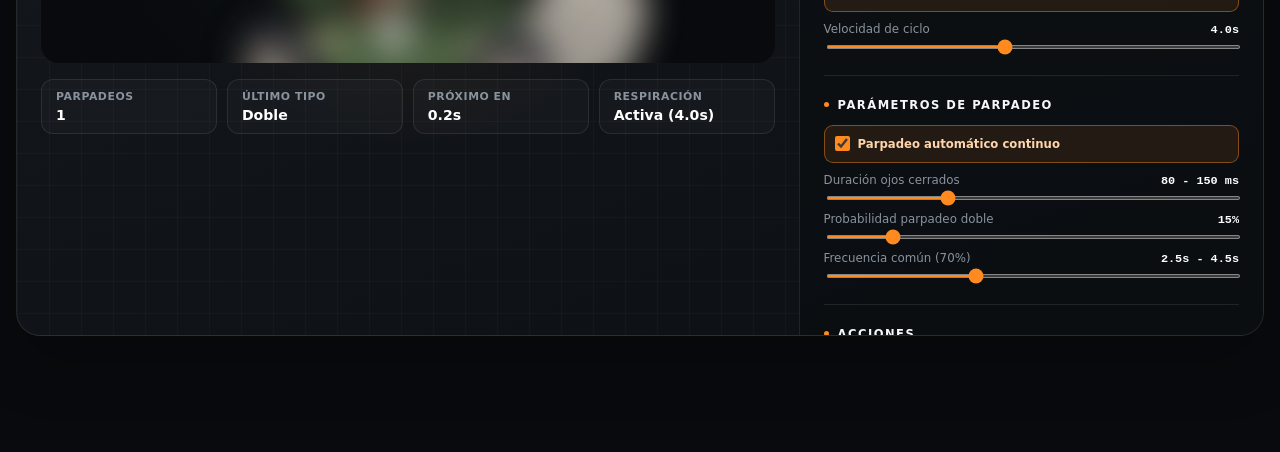
==== commit 63482d7f: "feat(playground): add AmbuRenderer module and Section 03 Ambu visual lab in playground.html" ====
--- a/playground.html
+++ b/playground.html
@@ -246,15 +246,153 @@
           </aside>
         </div>
       </section>
+
+      <section class="playground-section" aria-labelledby="ambu-playground-title">
+        <header class="section-heading">
+          <div>
+            <span class="section-number">03 / INVOCADO</span>
+            <h2 id="ambu-playground-title">Ambu Bebé Visuals & Blinking Playground</h2>
+            <p>Laboratorio aislado para inspeccionar y afinar el parpadeo natural, la respiración y los estados de Ambu.</p>
+          </div>
+        </header>
+
+        <div class="section-grid" data-ambu-playground-root>
+          <div class="preview-pane ambu-preview">
+            <div class="preview-meta">
+              <span class="status-dot status-dot--active" data-ambu-live-dot>En vivo</span>
+              <output class="fps-readout" data-ambu-status-readout>Ojos abiertos</output>
+            </div>
+
+            <div class="ambu-stage-host" data-ambu-stage-host data-bg-mode="studio">
+              <div class="ambu-stage-backdrop-layer" data-ambu-backdrop-layer hidden>
+                <img src="assets/invocados/Ambu_2.png" alt="" draggable="false">
+              </div>
+
+              <div class="ambu-character-wrap">
+                <div class="ambu-character" data-ambu-character>
+                  <span class="ambu-character__aura" aria-hidden="true"></span>
+                  <img data-ambu-sprite src="assets/invocados/Ambu_2.png" alt="Ambu bebé" draggable="false">
+                </div>
+              </div>
+            </div>
+
+            <div class="ambu-stats-bar">
+              <div class="ambu-stat">
+                <span>Parpadeos</span>
+                <strong data-ambu-blink-counter>0</strong>
+              </div>
+              <div class="ambu-stat">
+                <span>Último tipo</span>
+                <strong data-ambu-last-type>--</strong>
+              </div>
+              <div class="ambu-stat">
+                <span>Próximo en</span>
+                <strong data-ambu-next-countdown>--</strong>
+              </div>
+              <div class="ambu-stat">
+                <span>Respiración</span>
+                <strong data-ambu-breathe-status>Activa (4.0s)</strong>
+              </div>
+            </div>
+          </div>
+
+          <aside class="controls-pane" aria-label="Controles de Ambu">
+            <div class="control-group">
+              <h3>Disparadores rápidos</h3>
+              <div class="button-row">
+                <button class="button button--primary" type="button" data-ambu-trigger-blink>Parpadeo simple</button>
+                <button class="button" type="button" data-ambu-trigger-double>Parpadeo doble</button>
+              </div>
+              <div class="button-row" style="margin-top: 8px;">
+                <button class="button" type="button" data-ambu-hold-toggle>Mantener ojos cerrados (Toggle)</button>
+                <button class="button" type="button" data-ambu-tap-anim>Animar Tap</button>
+              </div>
+            </div>
+
+            <div class="control-group">
+              <h3>Escenario & Vista</h3>
+              <label class="field" for="ambu-stage-select">
+                <span>Etapa de Ambu</span>
+                <select id="ambu-stage-select" data-ambu-stage-select>
+                  <option value="egg">Huevo misterioso</option>
+                  <option value="crack1">Huevo agrietado 1</option>
+                  <option value="crack2">Huevo agrietado 2</option>
+                  <option value="crack3">Huevo agrietado 3</option>
+                  <option value="baby" selected>Ambu bebé</option>
+                </select>
+              </label>
+
+              <label class="field" for="ambu-bg-select">
+                <span>Fondo del escenario</span>
+                <select id="ambu-bg-select" data-ambu-bg-select>
+                  <option value="studio" selected>Estudio oscuro</option>
+                  <option value="tap-backdrop">Fondo difuminado (Vista Tap)</option>
+                  <option value="transparent">Cuadrícula transparente</option>
+                </select>
+              </label>
+            </div>
+
+            <div class="control-group">
+              <h3>Respiración (Idle)</h3>
+              <label class="toggle"><input type="checkbox" data-ambu-breathe-toggle checked>Activar respiración</label>
+              <div class="slider-field" style="margin-top: 10px;">
+                <div class="slider-field__head">
+                  <span>Velocidad de ciclo</span>
+                  <output data-ambu-breathe-val>4.0s</output>
+                </div>
+                <input type="range" min="1.0" max="8.0" step="0.2" value="4.0" data-ambu-breathe-speed>
+              </div>
+            </div>
+
+            <div class="control-group">
+              <h3>Parámetros de Parpadeo</h3>
+              <label class="toggle"><input type="checkbox" data-ambu-auto-blink-toggle checked>Parpadeo automático continuo</label>
+
+              <div class="slider-field" style="margin-top: 10px;">
+                <div class="slider-field__head">
+                  <span>Duración ojos cerrados</span>
+                  <output data-ambu-closed-val>80 - 150 ms</output>
+                </div>
+                <input type="range" min="50" max="400" step="10" value="150" data-ambu-close-duration>
+              </div>
+
+              <div class="slider-field" style="margin-top: 10px;">
+                <div class="slider-field__head">
+                  <span>Probabilidad parpadeo doble</span>
+                  <output data-ambu-double-val>15%</output>
+                </div>
+                <input type="range" min="0" max="100" step="5" value="15" data-ambu-double-chance>
+              </div>
+
+              <div class="slider-field" style="margin-top: 10px;">
+                <div class="slider-field__head">
+                  <span>Frecuencia común (70%)</span>
+                  <output data-ambu-freq-val>2.5s - 4.5s</output>
+                </div>
+                <input type="range" min="1.0" max="8.0" step="0.5" value="3.5" data-ambu-freq-base>
+              </div>
+            </div>
+
+            <div class="control-group">
+              <h3>Acciones</h3>
+              <div class="button-row">
+                <button class="button" type="button" data-ambu-birth-anim>Ejecutar eclosión</button>
+                <button class="button" type="button" data-ambu-reset-defaults>Restablecer valores</button>
+              </div>
+            </div>
+          </aside>
+        </div>
+      </section>
     </div>
   </main>
 
   <div class="toast" data-toast role="status" aria-live="polite"></div>
 
-  <script src="js/config.js?v=20260813-game-03"></script>
+  <script src="js/config.js?v=20260819-ambu-blink-02"></script>
   <script src="js/lucio-renderer.js?v=20260813-game-03"></script>
   <script src="js/backpack-renderer.js?v=20260813-game-03"></script>
+  <script src="js/ambu-renderer.js?v=20260819-ambu-blink-02"></script>
   <script src="js/audio.js?v=20260813-game-03"></script>
-  <script src="js/playground.js?v=20260813-game-03"></script>
+  <script src="js/playground.js?v=20260819-ambu-blink-02"></script>
 </body>
 </html>
--- a/css/playground.css
+++ b/css/playground.css
@@ -669,6 +669,192 @@
   .backpack-wrap { width: 370px; }
 }
 
+/* Ambu Playground Styles */
+.ambu-stage-host {
+  position: relative;
+  display: grid;
+  min-height: 480px;
+  place-items: center;
+  border-radius: 18px;
+  overflow: hidden;
+  transition: background 240ms ease;
+}
+
+.ambu-stage-host[data-bg-mode="studio"] {
+  background:
+    radial-gradient(circle at 50% 30%, rgba(200, 255, 107, 0.08), transparent 60%),
+    radial-gradient(circle at center, #121815, #080a0d 75%);
+}
+
+.ambu-stage-host[data-bg-mode="tap-backdrop"] {
+  background:
+    radial-gradient(circle at 50% 30%, rgba(255, 137, 31, 0.12), transparent 60%),
+    #0c0f13;
+}
+
+.ambu-stage-host[data-bg-mode="transparent"] {
+  background:
+    linear-gradient(45deg, #121519 25%, transparent 25%),
+    linear-gradient(-45deg, #121519 25%, transparent 25%),
+    linear-gradient(45deg, transparent 75%, #121519 75%),
+    linear-gradient(-45deg, transparent 75%, #121519 75%);
+  background-size: 20px 20px;
+  background-position: 0 0, 0 10px, 10px -10px, -10px 0px;
+  background-color: #07090c;
+}
+
+.ambu-stage-backdrop-layer {
+  position: absolute;
+  inset: 0;
+  display: grid;
+  place-items: center;
+  pointer-events: none;
+}
+
+.ambu-stage-backdrop-layer img {
+  width: min(80vw, 560px);
+  filter: blur(16px) saturate(0.8);
+  opacity: 0.85;
+  transform: scale(1.08);
+}
+
+.ambu-character-wrap {
+  position: relative;
+  display: inline-grid;
+  place-items: center;
+}
+
+.ambu-character {
+  position: relative;
+  display: grid;
+  width: min(64vw, 380px);
+  aspect-ratio: 1;
+  place-items: center;
+  border: 0;
+  border-radius: 50%;
+  background: transparent;
+  cursor: pointer;
+  touch-action: manipulation;
+  user-select: none;
+}
+
+.ambu-character__aura {
+  position: absolute;
+  z-index: 1;
+  inset: 12%;
+  border-radius: 50%;
+  background: radial-gradient(circle, rgba(181, 255, 119, 0.2), transparent 68%);
+  opacity: 0.75;
+  animation: ambu-aura 3.4s ease-in-out infinite;
+}
+
+.ambu-character img {
+  position: relative;
+  z-index: 2;
+  width: 100%;
+  height: 100%;
+  object-fit: contain;
+  filter: drop-shadow(0 26px 24px rgba(0, 0, 0, 0.5));
+  pointer-events: none;
+  transform-origin: 50% 82%;
+  will-change: transform, opacity;
+}
+
+.ambu-character:not(.is-birthing):not(.is-arriving) img {
+  animation: ambu-baby-breathe 4s ease-in-out infinite;
+}
+
+.ambu-character.is-tapped img { animation: ambu-egg-tap 420ms cubic-bezier(.36,.07,.19,.97); }
+.ambu-character.is-birthing img { animation: ambu-egg-birth 1.35s cubic-bezier(.4,0,.2,1) both; }
+.ambu-character.is-arriving img { animation: ambu-baby-arrive 720ms cubic-bezier(.2,.9,.25,1.2) both; }
+
+.ambu-stats-bar {
+  display: grid;
+  grid-template-columns: repeat(auto-fit, minmax(130px, 1fr));
+  gap: 10px;
+  margin-top: 16px;
+}
+
+.ambu-stat {
+  display: grid;
+  gap: 4px;
+  padding: 10px 14px;
+  border: 1px solid var(--line);
+  border-radius: 12px;
+  background: rgba(255, 255, 255, 0.025);
+}
+
+.ambu-stat span {
+  color: var(--muted);
+  font-size: 0.68rem;
+  font-weight: 700;
+  letter-spacing: 0.05em;
+  text-transform: uppercase;
+}
+
+.ambu-stat strong {
+  color: #fff;
+  font-size: 0.88rem;
+  font-variant-numeric: tabular-nums;
+}
+
+.status-dot--blink {
+  background: #ffb15f !important;
+  box-shadow: 0 0 10px #ff8a1f !important;
+}
+
+.slider-field {
+  display: grid;
+  gap: 6px;
+}
+
+.slider-field__head {
+  display: flex;
+  justify-content: space-between;
+  align-items: baseline;
+  color: var(--muted);
+  font-size: 0.74rem;
+}
+
+.slider-field__head output {
+  color: #fff;
+  font-family: ui-monospace, SFMono-Regular, Menlo, monospace;
+  font-weight: 700;
+}
+
+@keyframes ambu-aura {
+  0%, 100% { transform: scale(1); opacity: .55; }
+  50% { transform: scale(1.08); opacity: .85; }
+}
+
+@keyframes ambu-baby-breathe {
+  0%, 100% { transform: scale(1, 1); }
+  50% { transform: scale(0.985, 1.025) translateY(-2px); }
+}
+
+@keyframes ambu-egg-tap {
+  0%, 100% { transform: rotate(0deg) scale(1); }
+  24% { transform: rotate(-6deg) scale(.98); }
+  50% { transform: rotate(6deg) scale(1.025); }
+  74% { transform: rotate(-3deg) scale(.995); }
+}
+
+@keyframes ambu-egg-birth {
+  0% { transform: scale(1); filter: brightness(1) drop-shadow(0 26px 24px rgba(0, 0, 0, .46)); }
+  18% { transform: scaleX(1.08) scaleY(.88); }
+  38% { transform: scaleX(.89) scaleY(1.18); }
+  58% { transform: scaleX(1.11) scaleY(.84); }
+  76% { transform: scaleX(.92) scaleY(1.2); filter: brightness(1.25) drop-shadow(0 0 32px rgba(255, 211, 151, .62)); }
+  100% { transform: scale(.35); filter: brightness(2) drop-shadow(0 0 45px rgba(255, 235, 199, .9)); opacity: 0; }
+}
+
+@keyframes ambu-baby-arrive {
+  0% { transform: scale(.2) translateY(24px); opacity: 0; filter: brightness(1.7) drop-shadow(0 0 40px rgba(200, 255, 107, .8)); }
+  55% { transform: scale(1.08) translateY(-8px); opacity: 1; filter: brightness(1.2) drop-shadow(0 26px 24px rgba(0, 0, 0, .46)); }
+  75% { transform: scale(.97) translateY(2px); }
+  100% { transform: scale(1) translateY(0); opacity: 1; }
+}
+
 @media (prefers-reduced-motion: reduce) {
   html { scroll-behavior: auto; }
   *, *::before, *::after { scroll-behavior: auto !important; }
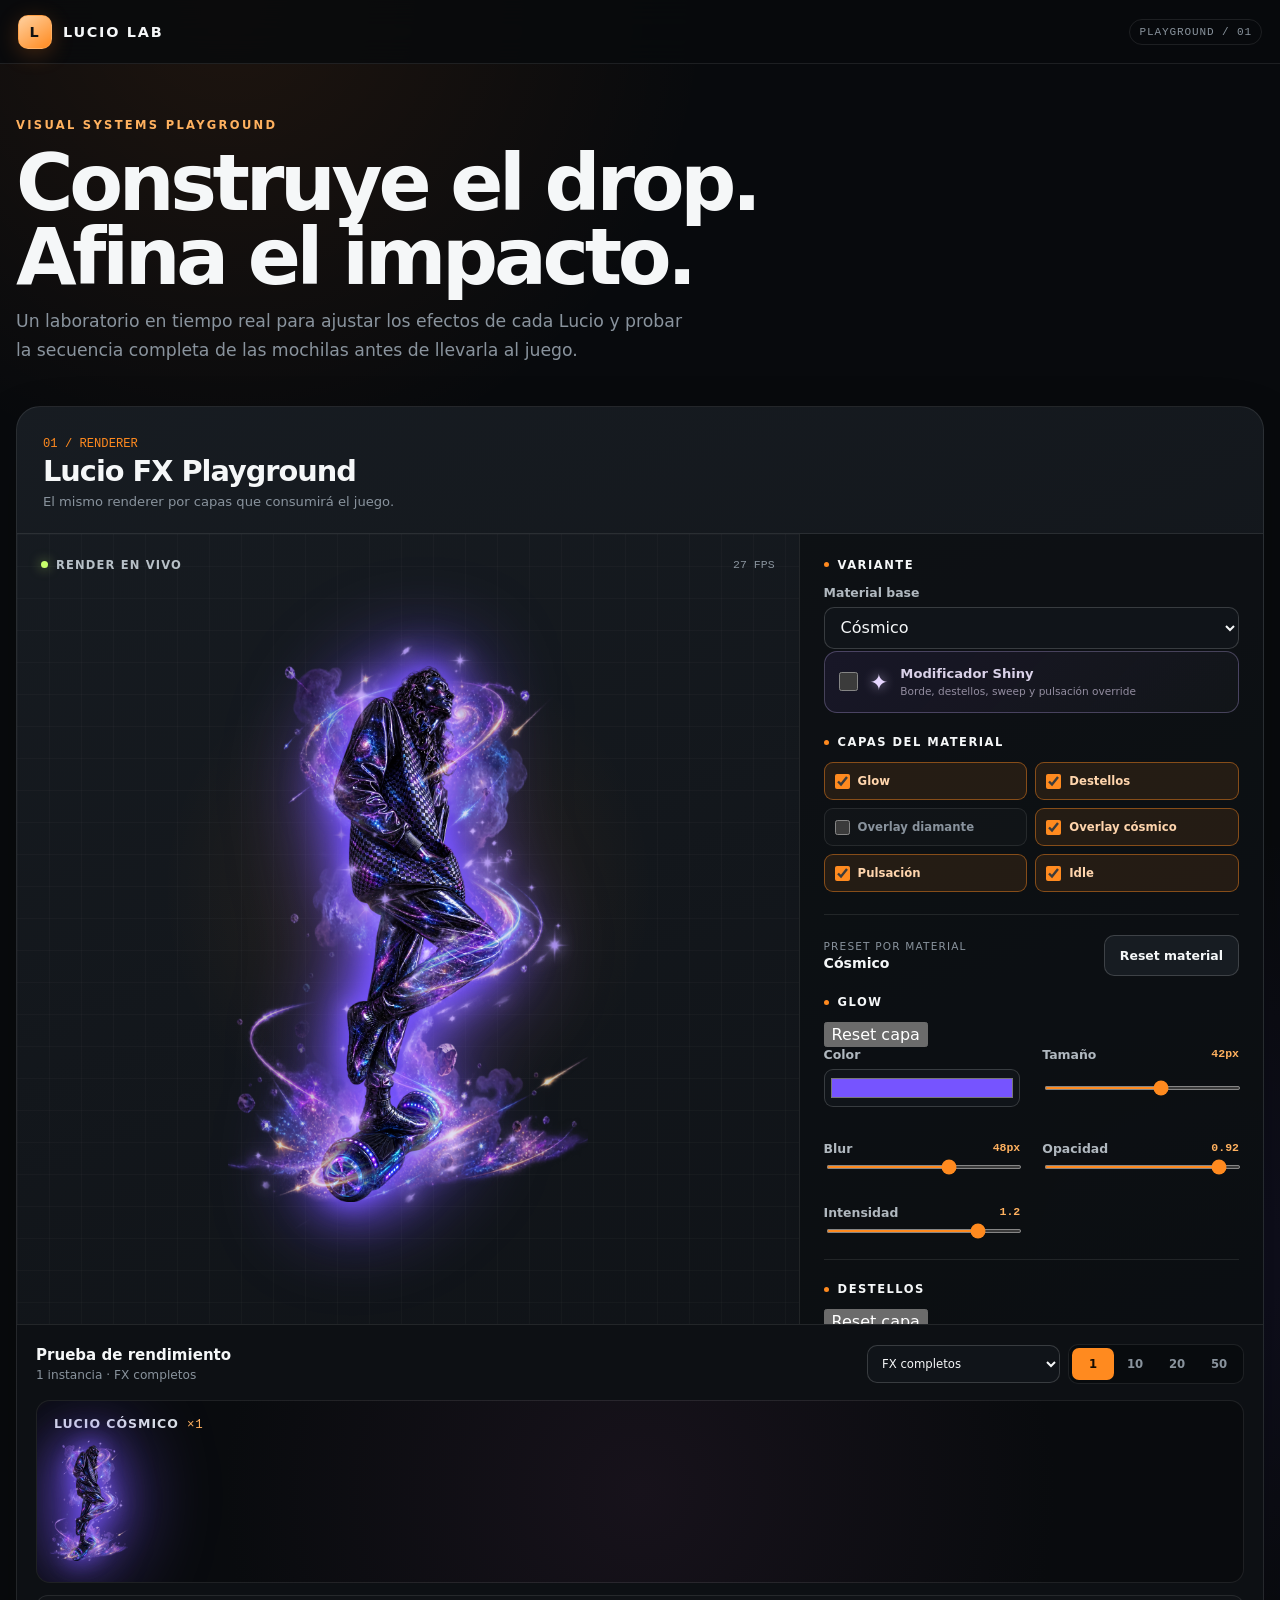
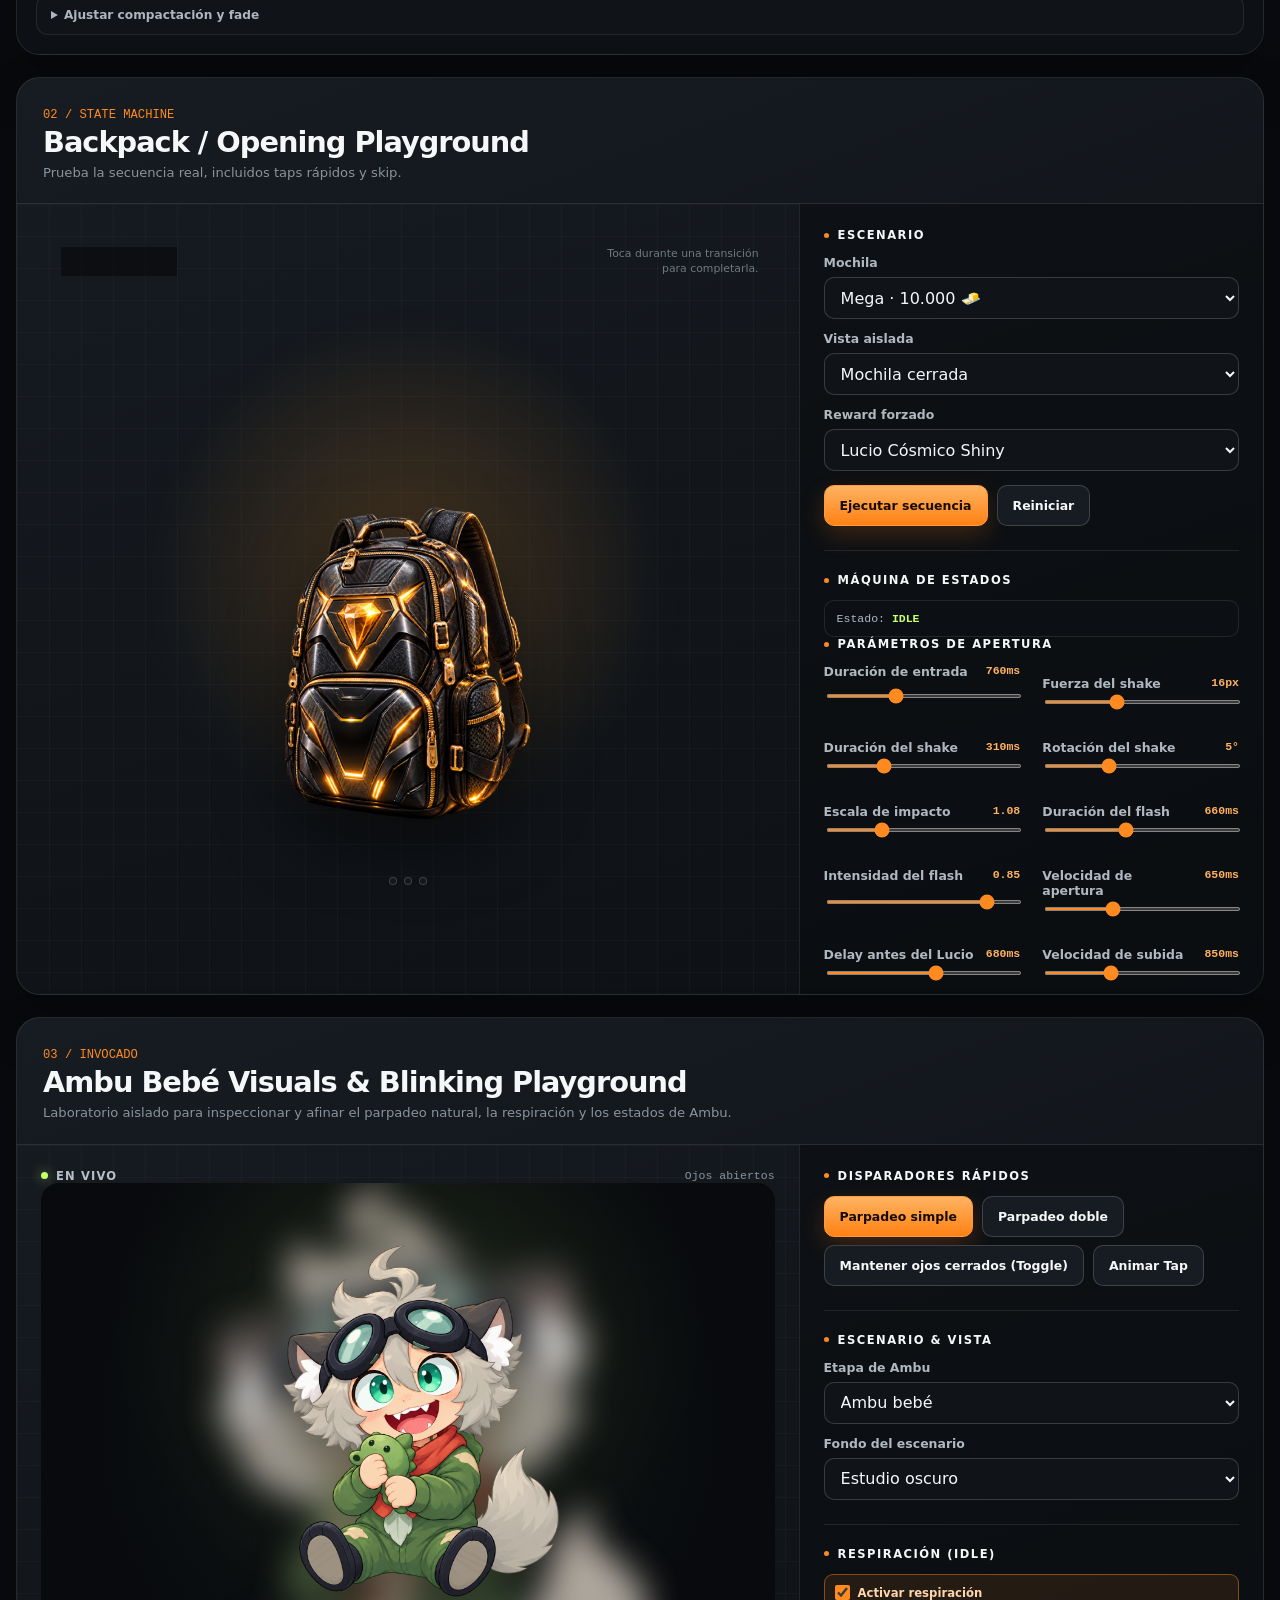
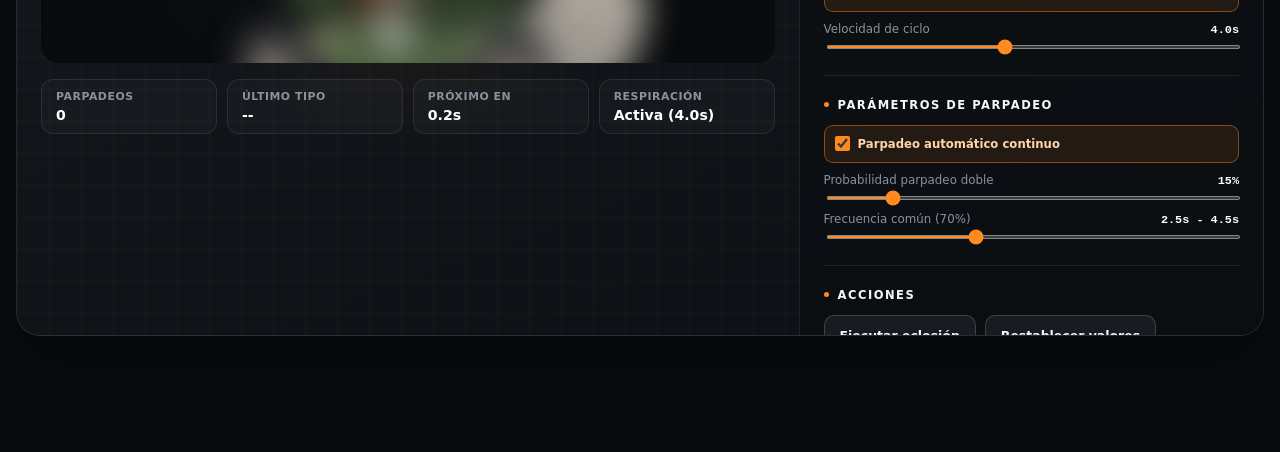
==== commit db4db8be: "fix(ambu): set fixed 160ms blink duration and remove duration slider from playground" ====
--- a/playground.html
+++ b/playground.html
@@ -350,14 +350,6 @@
 
               <div class="slider-field" style="margin-top: 10px;">
                 <div class="slider-field__head">
-                  <span>Duración ojos cerrados</span>
-                  <output data-ambu-closed-val>80 - 150 ms</output>
-                </div>
-                <input type="range" min="50" max="400" step="10" value="150" data-ambu-close-duration>
-              </div>
-
-              <div class="slider-field" style="margin-top: 10px;">
-                <div class="slider-field__head">
                   <span>Probabilidad parpadeo doble</span>
                   <output data-ambu-double-val>15%</output>
                 </div>
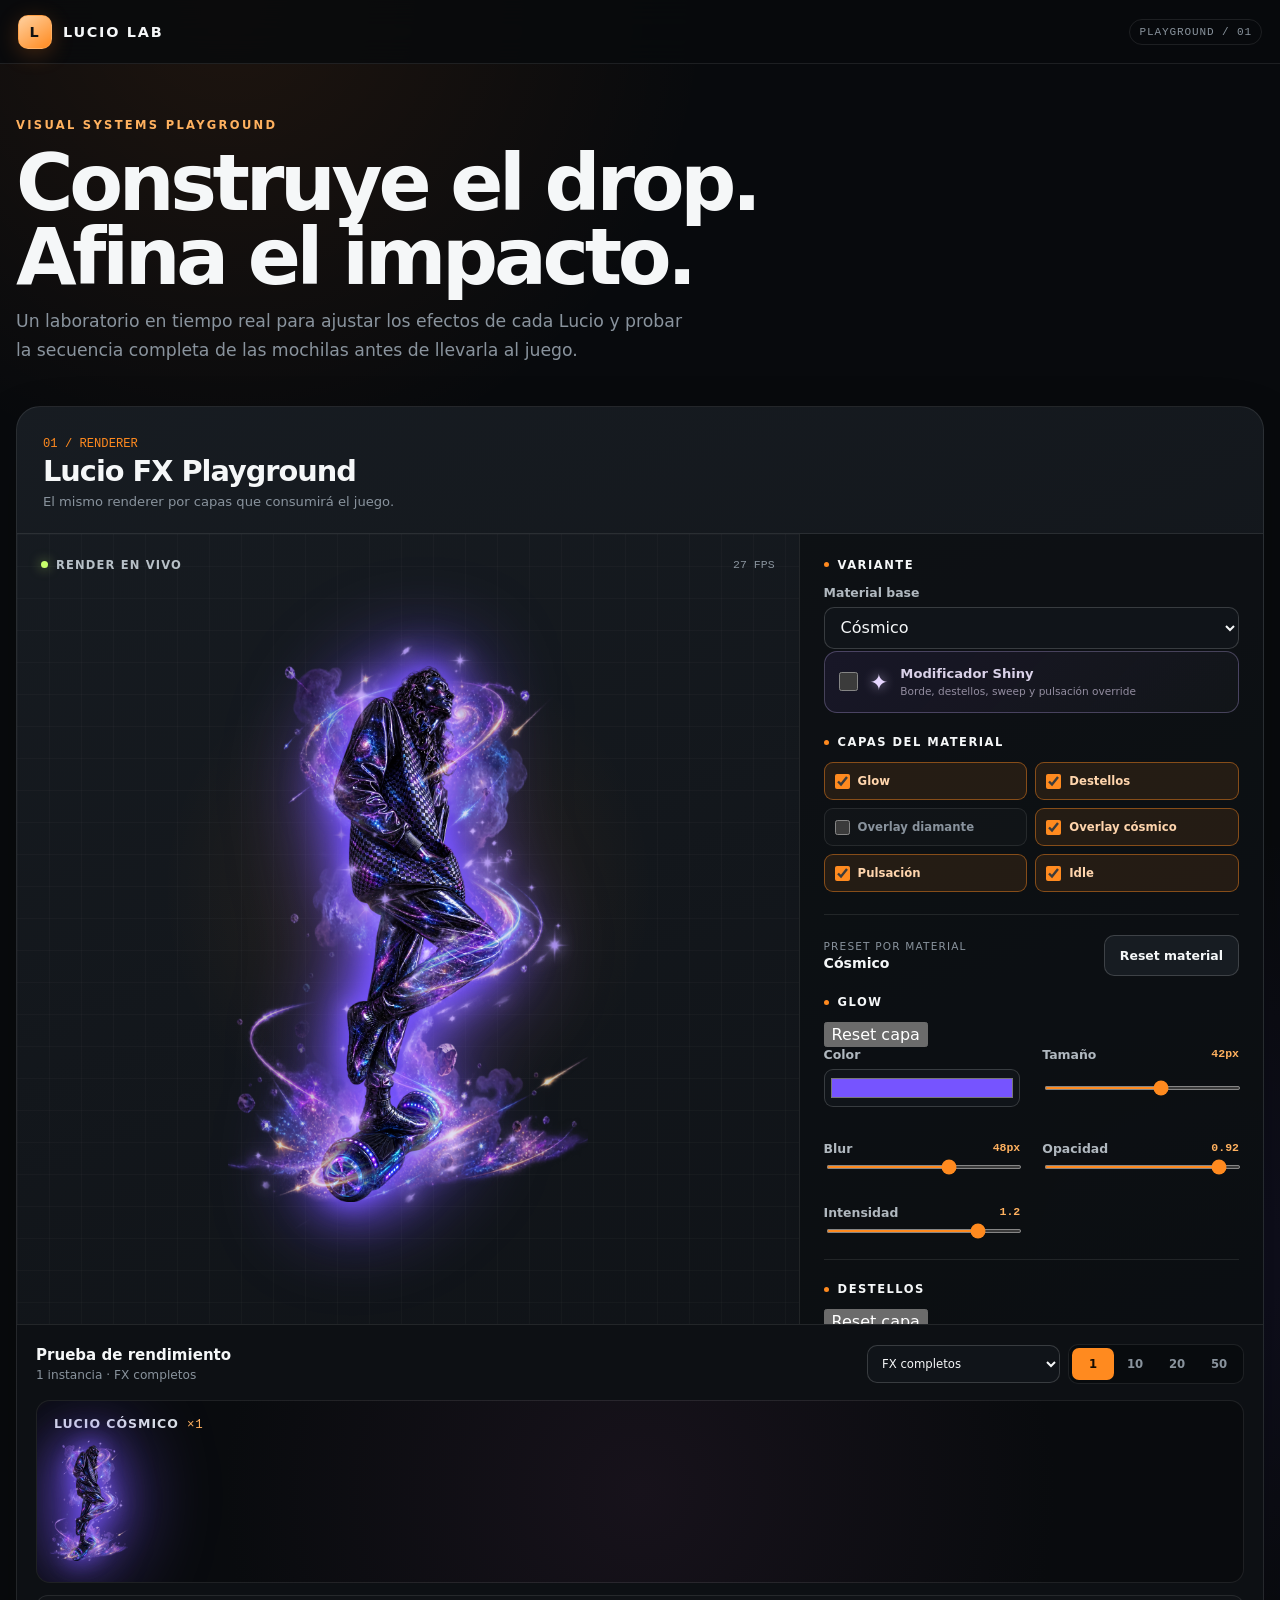
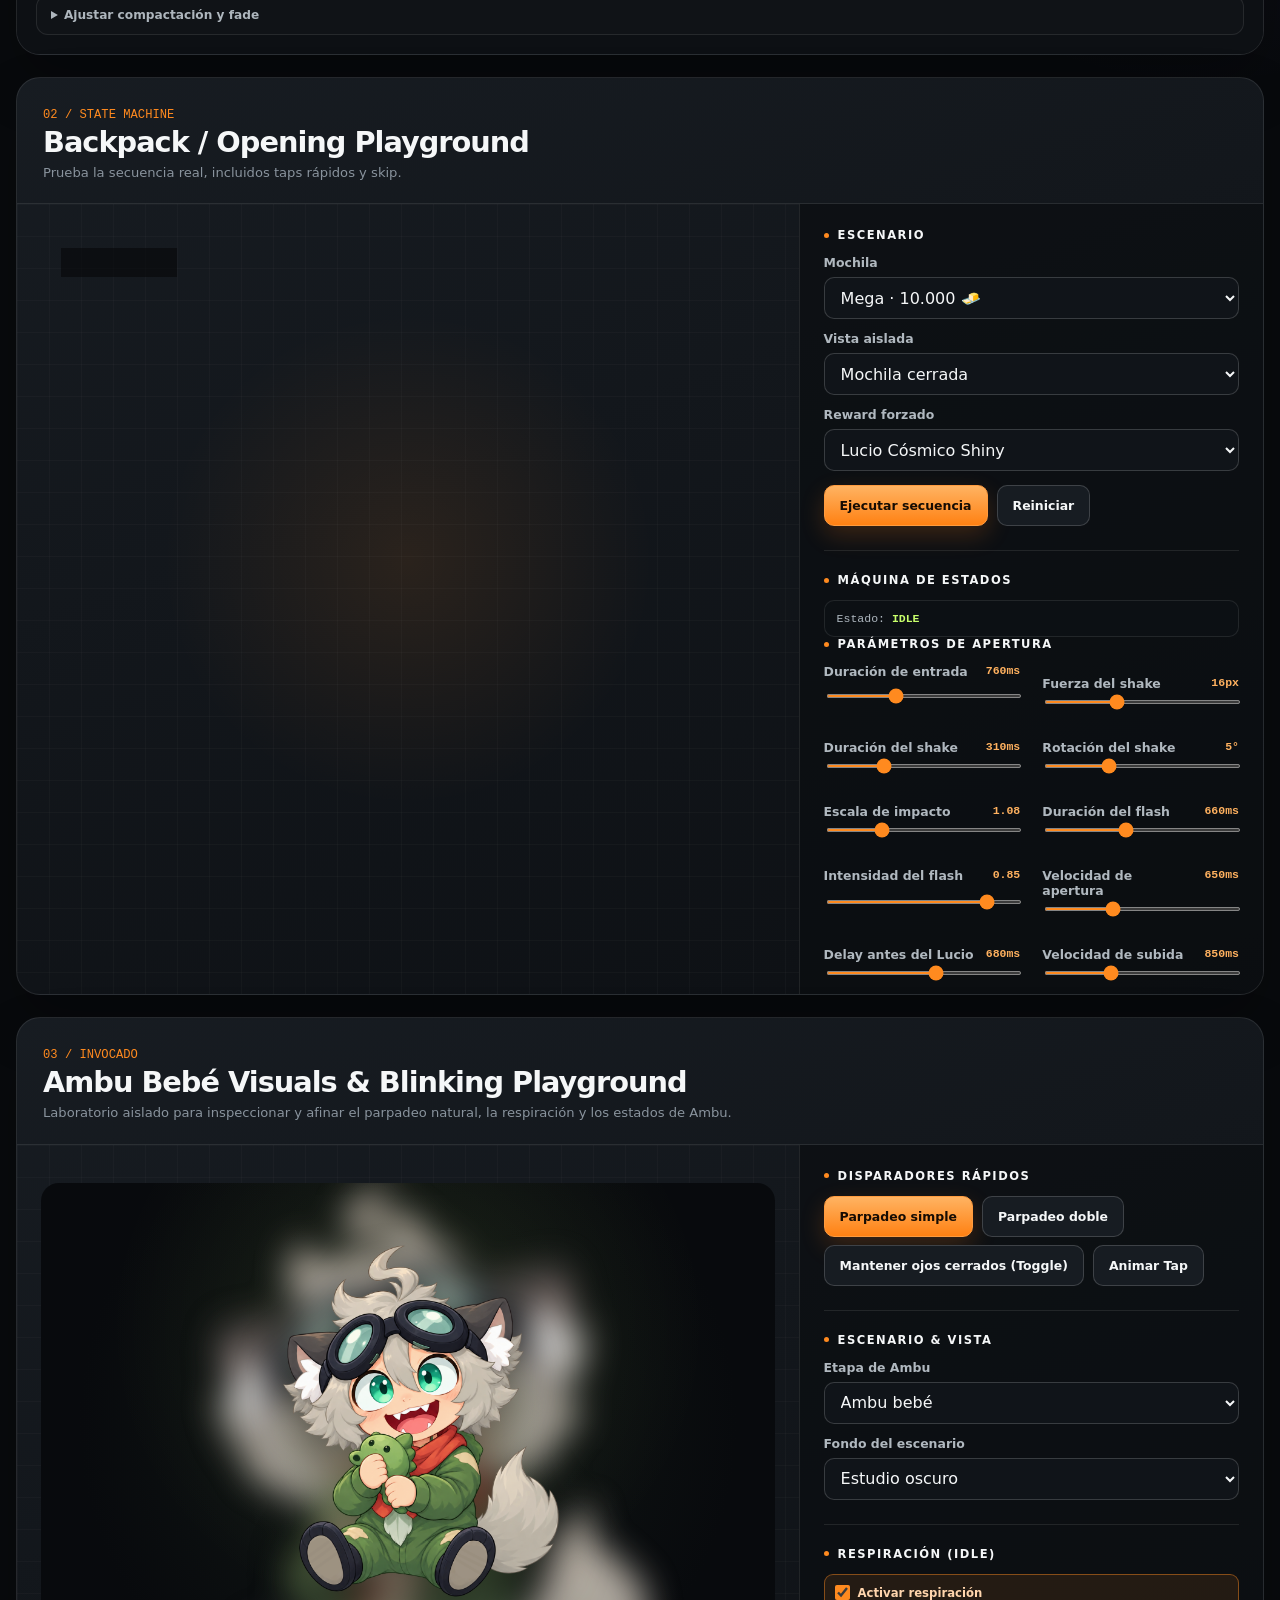
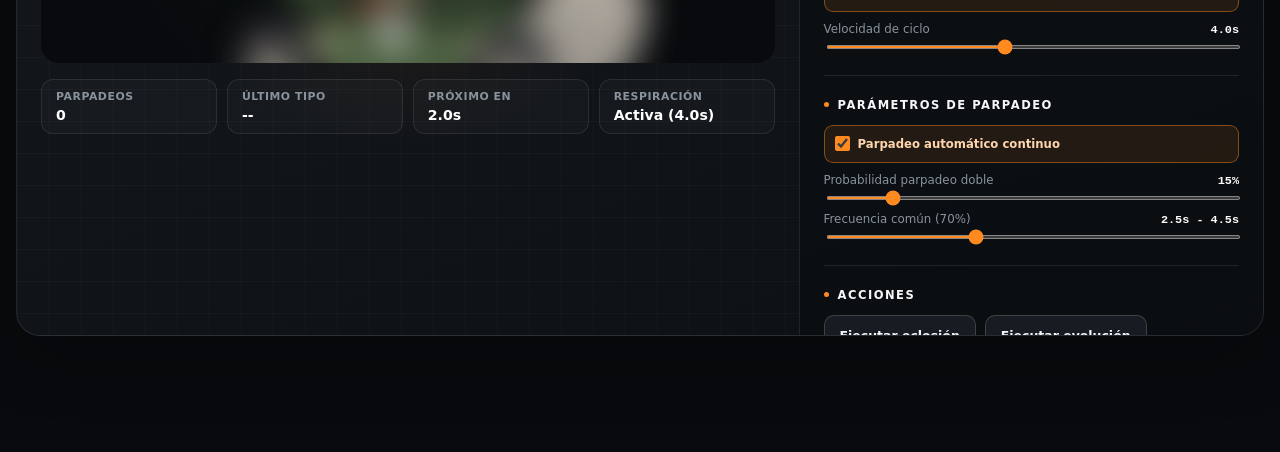
==== commit 6a7445de: "feat: implement Ambu Nino evolution, large number formatting, and static backdrop" ====
--- a/playground.html
+++ b/playground.html
@@ -319,6 +319,7 @@
                   <option value="crack2">Huevo agrietado 2</option>
                   <option value="crack3">Huevo agrietado 3</option>
                   <option value="baby" selected>Ambu bebé</option>
+                  <option value="child">Ambu niño</option>
                 </select>
               </label>
 
@@ -369,6 +370,9 @@
               <h3>Acciones</h3>
               <div class="button-row">
                 <button class="button" type="button" data-ambu-birth-anim>Ejecutar eclosión</button>
+                <button class="button" type="button" data-ambu-evolve-anim>Ejecutar evolución</button>
+              </div>
+              <div class="button-row" style="margin-top: 8px;">
                 <button class="button" type="button" data-ambu-reset-defaults>Restablecer valores</button>
               </div>
             </div>
@@ -380,11 +384,11 @@
 
   <div class="toast" data-toast role="status" aria-live="polite"></div>
 
-  <script src="js/config.js?v=20260819-ambu-blink-02"></script>
+  <script src="js/config.js?v=20260820-ambu-child-01"></script>
   <script src="js/lucio-renderer.js?v=20260813-game-03"></script>
   <script src="js/backpack-renderer.js?v=20260813-game-03"></script>
-  <script src="js/ambu-renderer.js?v=20260819-ambu-blink-02"></script>
+  <script src="js/ambu-renderer.js?v=20260820-ambu-child-01"></script>
   <script src="js/audio.js?v=20260813-game-03"></script>
-  <script src="js/playground.js?v=20260819-ambu-blink-02"></script>
+  <script src="js/playground.js?v=20260820-ambu-child-01"></script>
 </body>
 </html>
